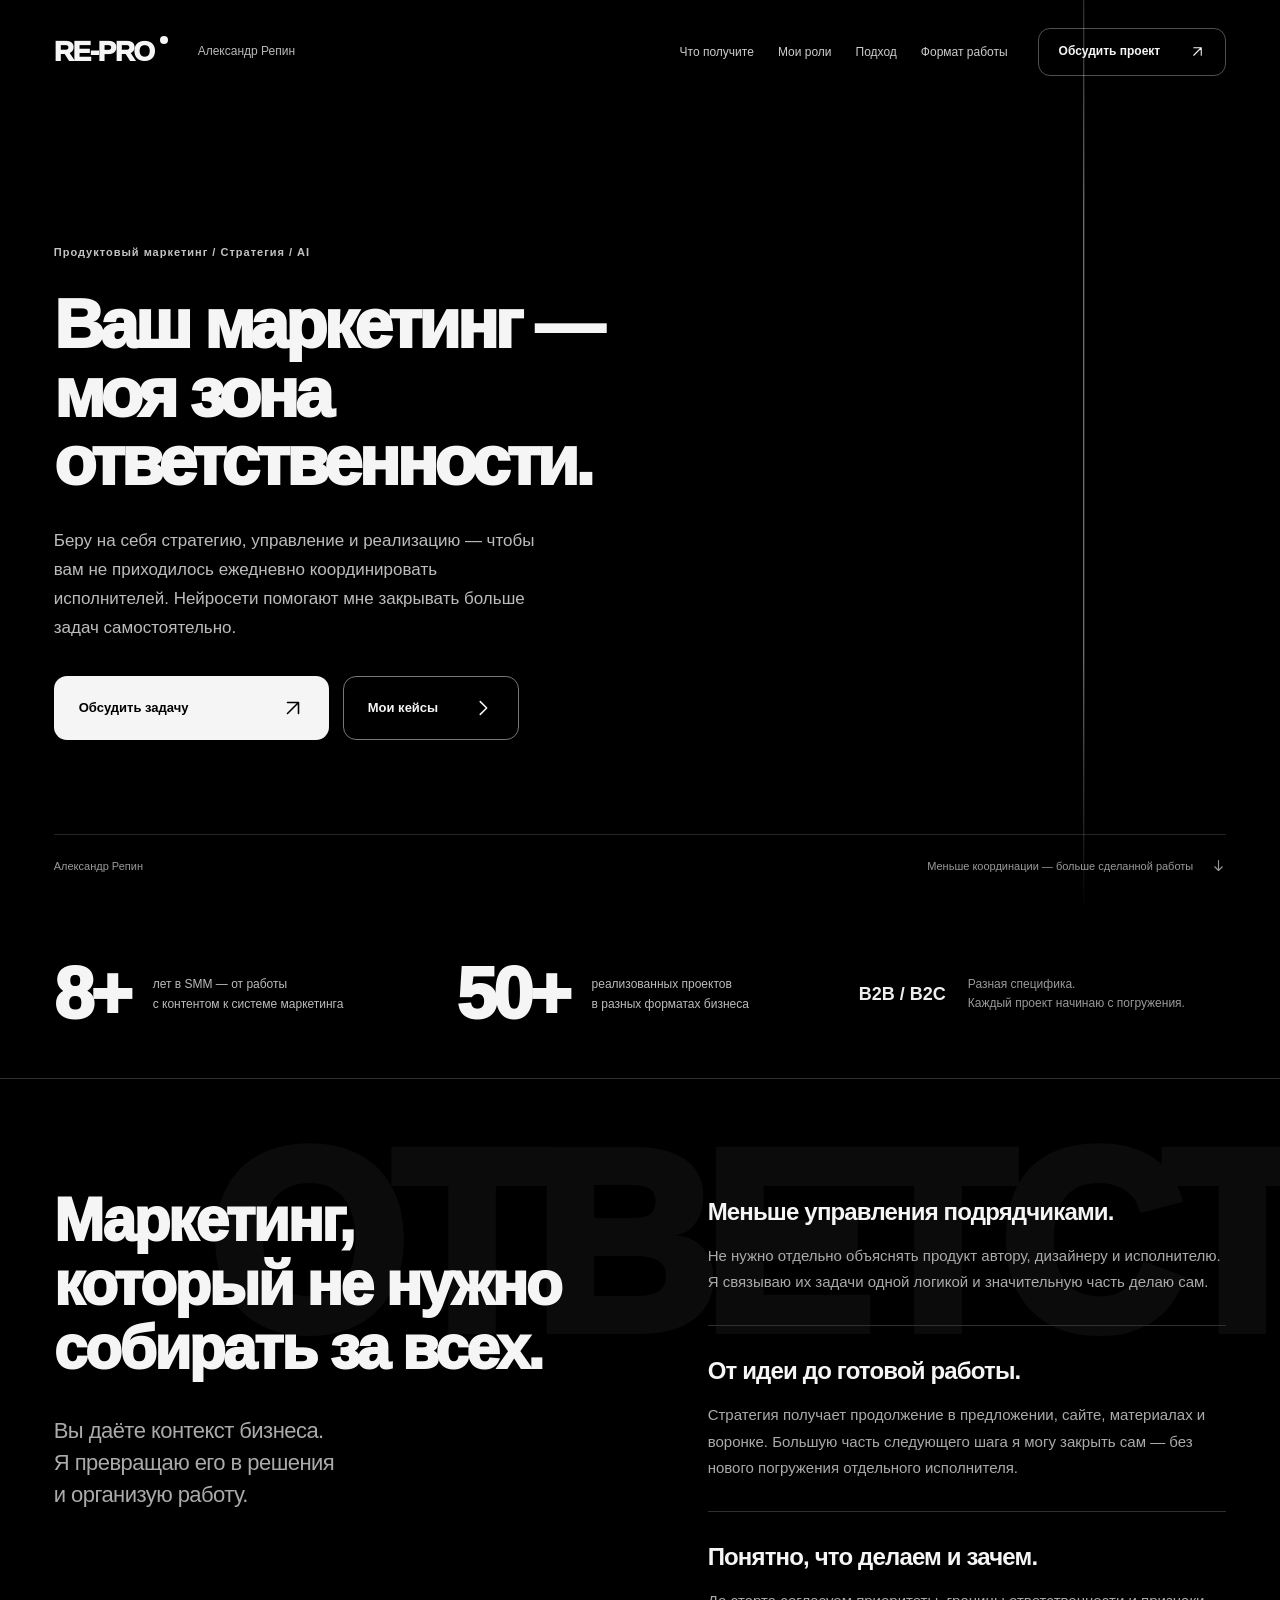
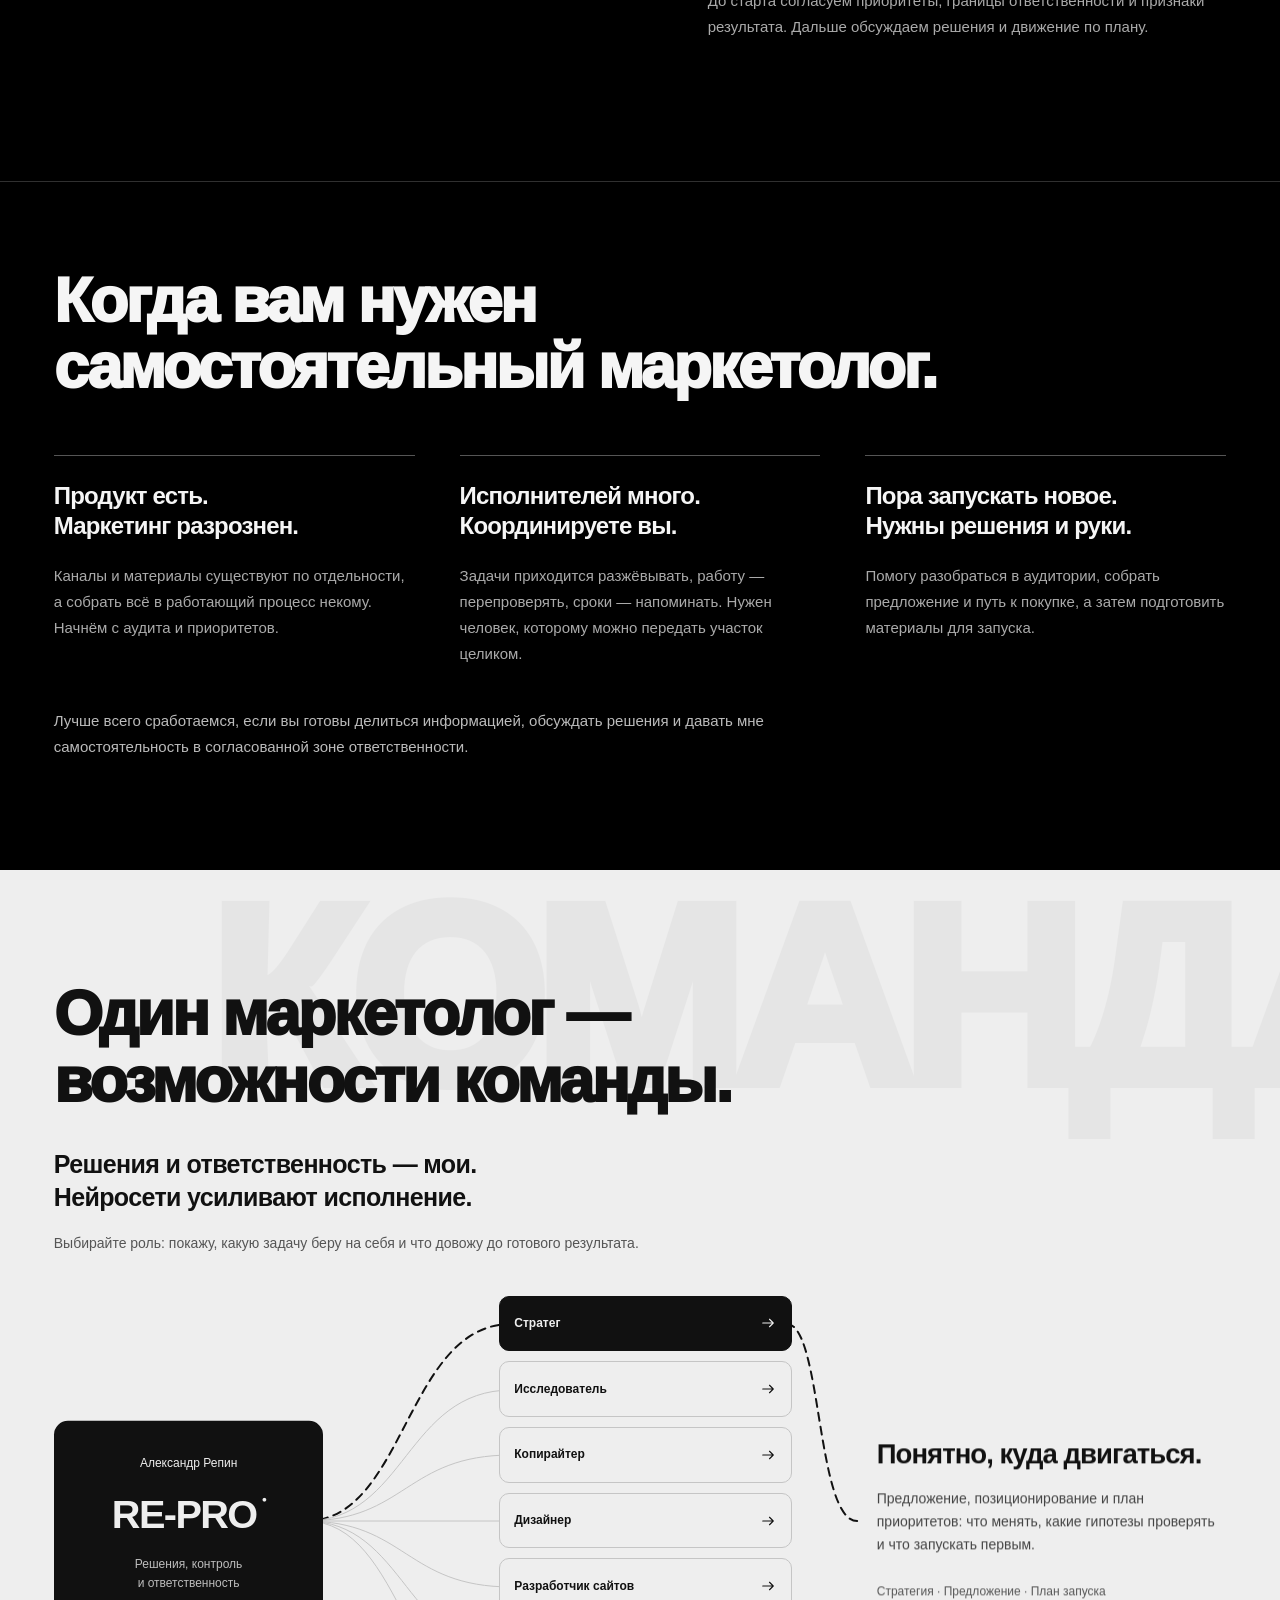
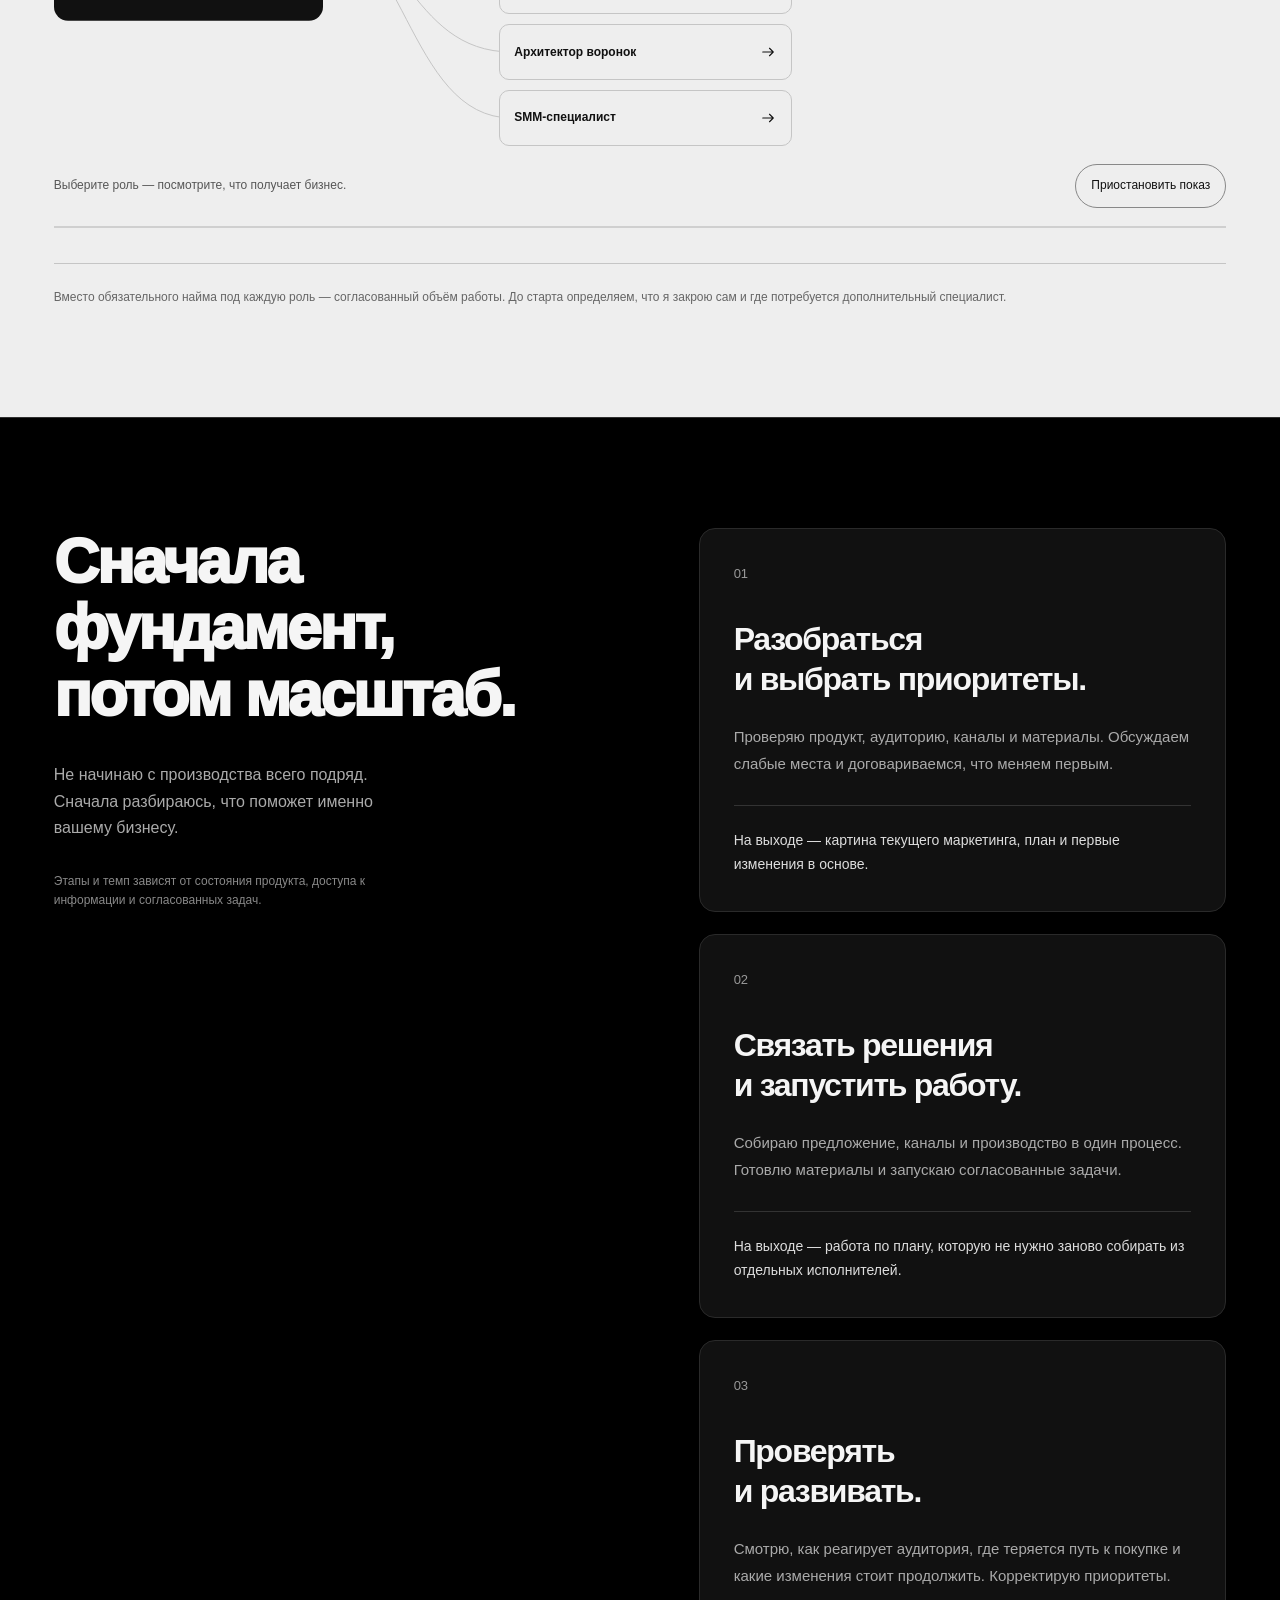
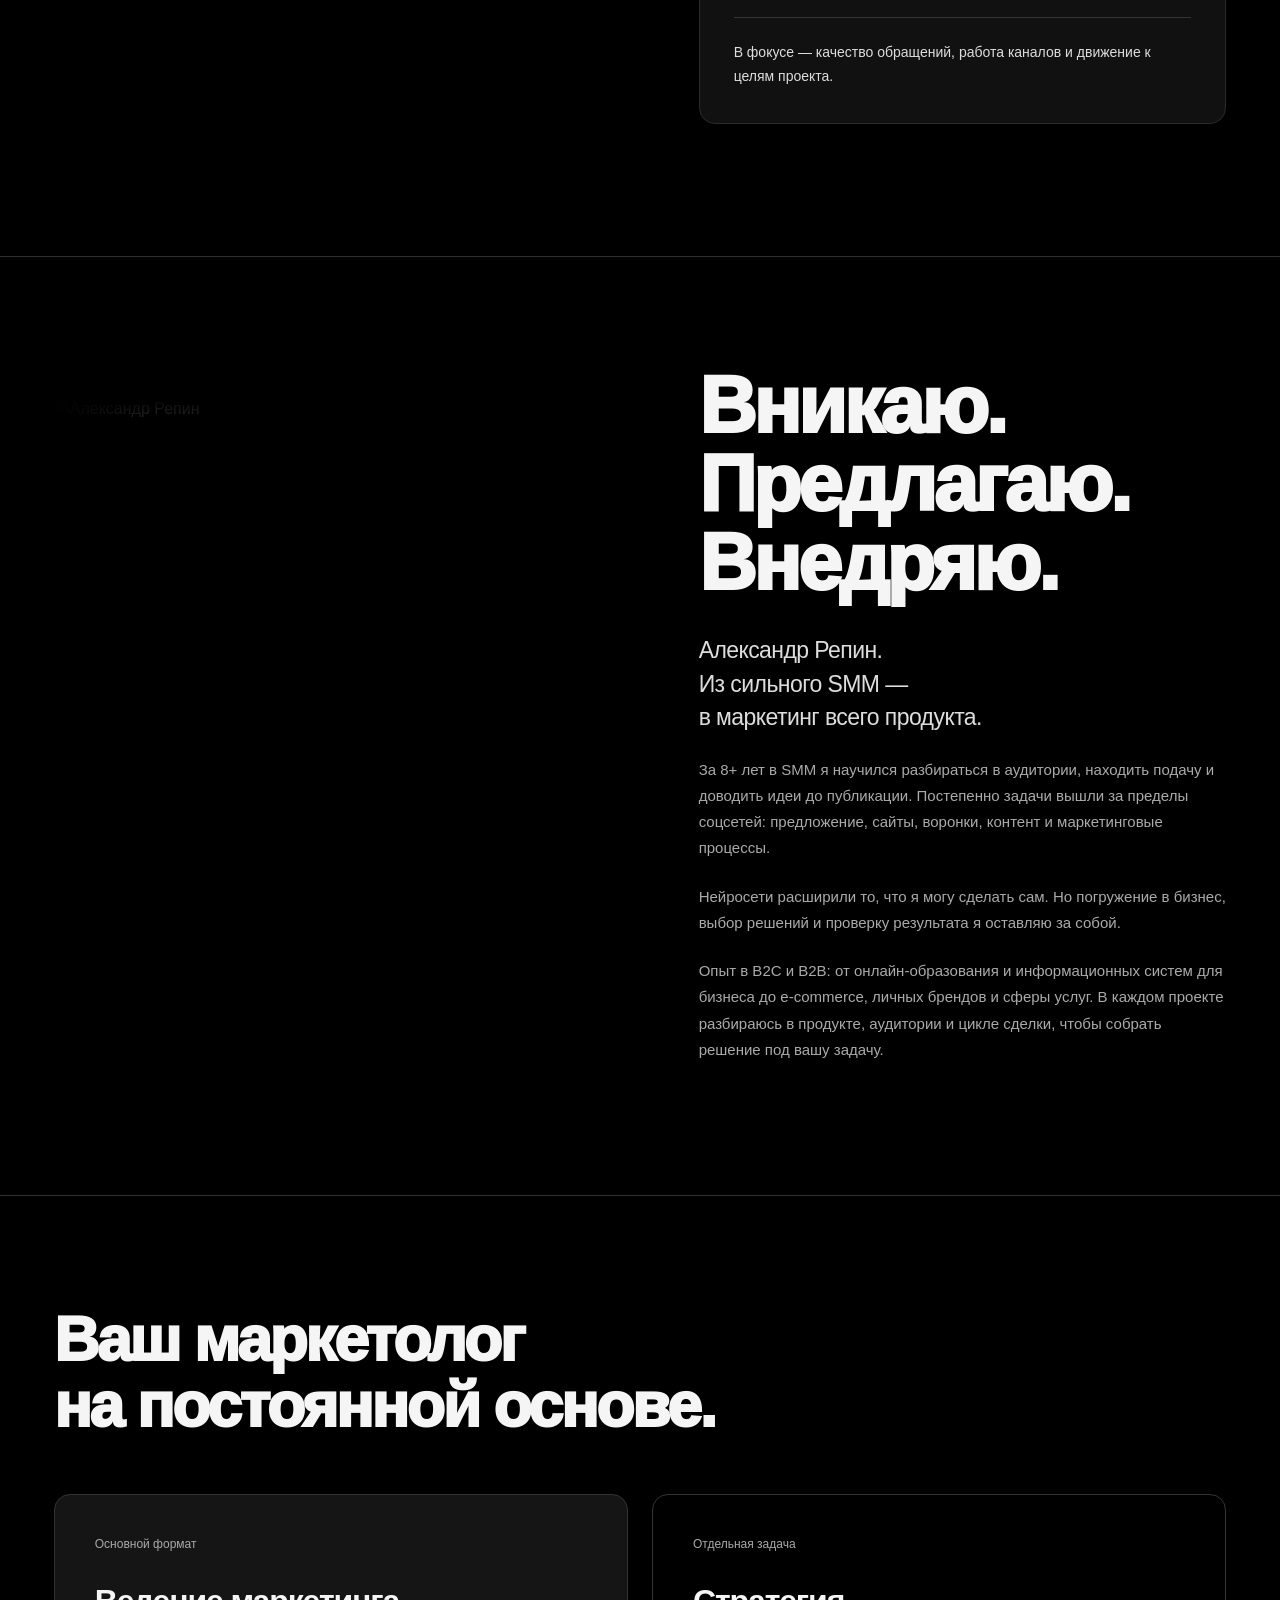
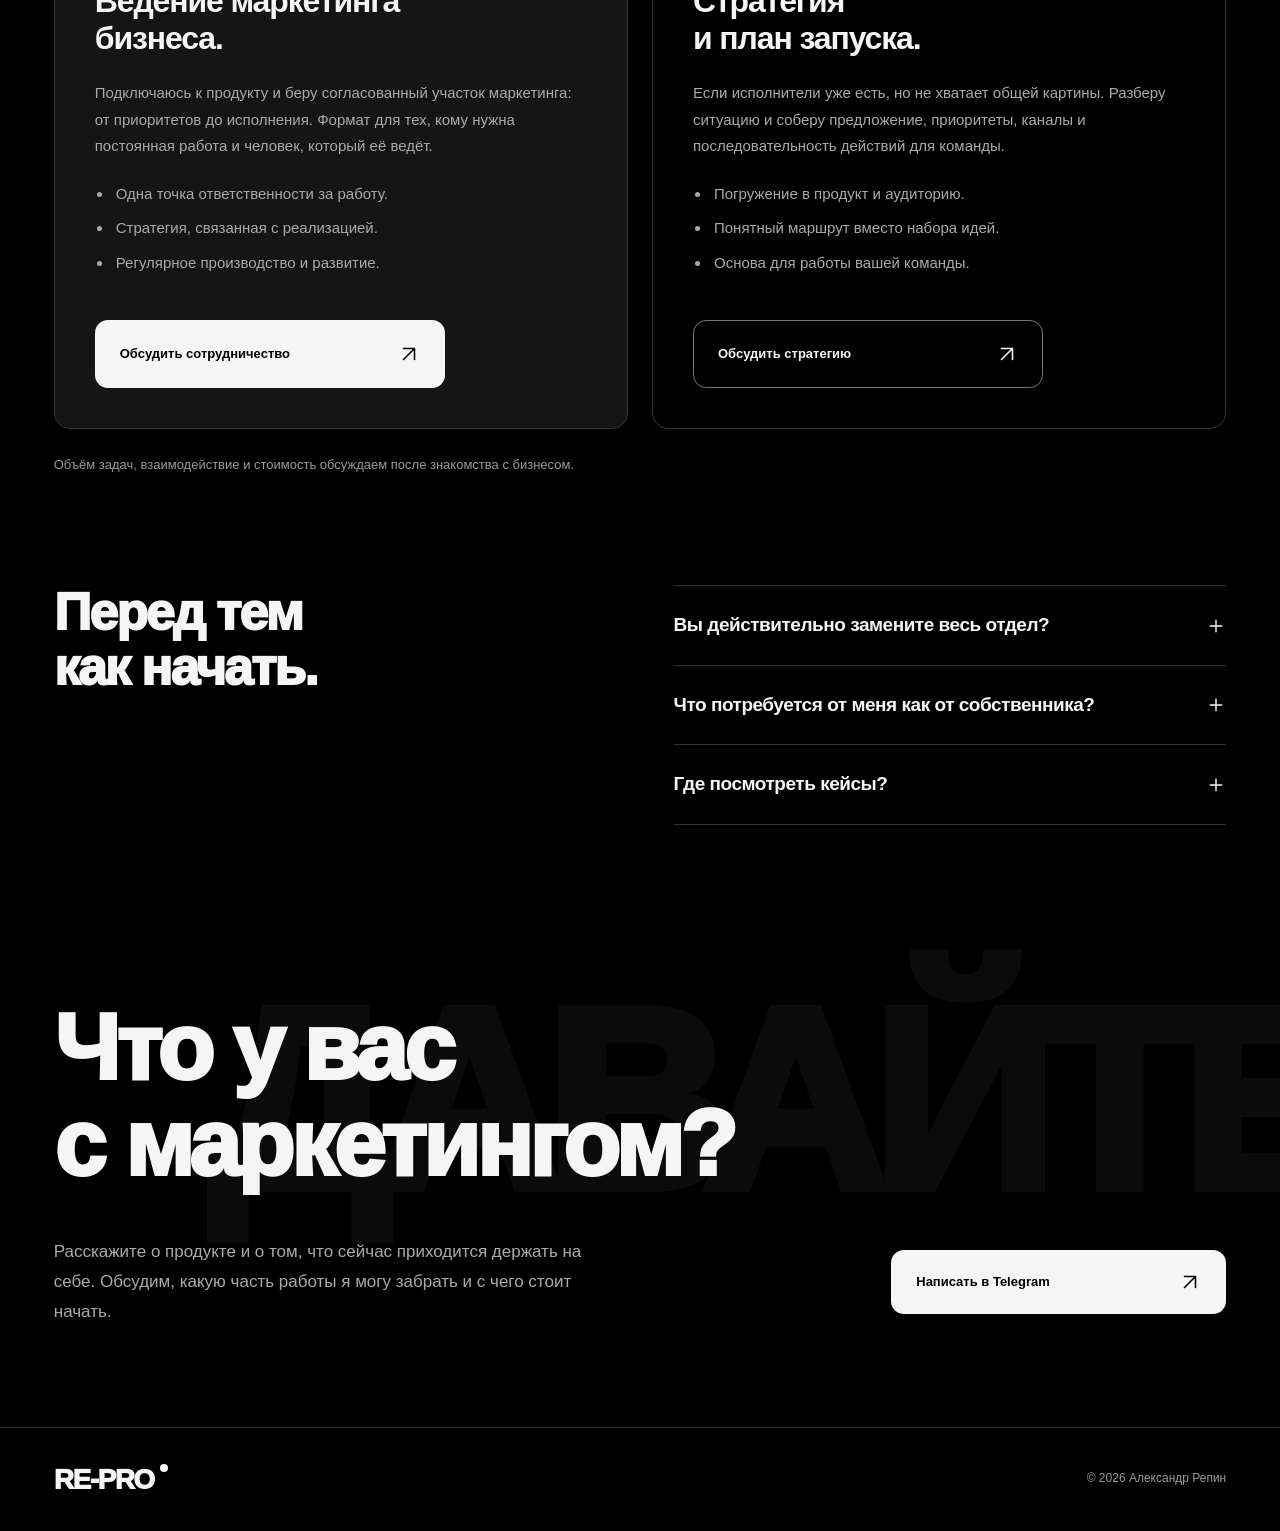
==== index.html @ 6cb6149a "Publish RE-PRO website" ====
<!doctype html>
<html lang="ru">
<head>
<meta charset="utf-8"><meta name="viewport" content="width=device-width,initial-scale=1">
<link rel="icon" type="image/svg+xml" href="assets/favicon.svg"><meta name="theme-color" content="#000000">
<title>Александр Репин — маркетинг под одной ответственностью</title>
<meta name="description" content="Самостоятельный маркетолог для бизнеса: стратегия, упаковка, воронки и реализация. Один ответственный за решения и работу нескольких ролей — с нейросетями.">
<link rel="preload" href="assets/fonts/Montserrat-Variable.ttf" as="font" type="font/ttf" crossorigin>
<link rel="stylesheet" href="site.css"><link rel="stylesheet" href="team-scene.css">
</head>
<body>
<a class="skip" href="#main">К содержанию</a>
<header class="site-header"><a class="logo" href="#main" aria-label="RE-PRO — в начало">RE-PRO</a><span class="author">Александр Репин</span><nav class="desktop-nav" aria-label="Разделы сайта"><a href="#outcome">Что получите</a><a href="#team">Мои роли</a><a href="#process">Подход</a><a href="#work">Формат работы</a></nav><a class="header-cta" href="https://t.me/repin_proo" target="_blank" rel="noopener noreferrer">Обсудить проект <svg viewBox="0 0 24 24" aria-hidden="true"><path d="M6 18 18 6M6 6h12v12"/></svg></a></header>
<main id="main">
<section class="hero" aria-labelledby="hero-title"><div class="hero-photo" aria-hidden="true"><img src="assets/hero.jpg" alt="" fetchpriority="high" width="1024" height="1280"></div><div class="hero-content"><p class="speciality">Продуктовый маркетинг / Стратегия / AI</p><h1 id="hero-title"><span>Ваш маркетинг —</span><span>моя зона</span><span>ответственности.</span></h1><p class="hero-description">Беру на себя стратегию, управление и реализацию — чтобы вам не приходилось ежедневно координировать исполнителей. Нейросети помогают мне закрывать больше задач самостоятельно.</p><div class="hero-actions"><a class="button button-light" href="https://t.me/repin_proo" target="_blank" rel="noopener noreferrer">Обсудить задачу <svg viewBox="0 0 24 24" aria-hidden="true"><path d="M6 18 18 6M6 6h12v12"/></svg></a><a class="button button-outline" href="cases/">Мои кейсы <svg viewBox="0 0 24 24" aria-hidden="true"><path d="m9 5 7 7-7 7"/></svg></a></div></div><div class="hero-bottom"><span>Александр Репин</span><a href="#outcome">Меньше координации — больше сделанной работы <svg viewBox="0 0 24 24" aria-hidden="true"><path d="M12 4v16m-6-6 6 6 6-6"/></svg></a></div></section>
<section class="experience wrap" aria-label="Опыт"><div class="experience-number"><strong><span data-count="8">8</span>+</strong><p>лет в SMM — от работы<br>с контентом к системе маркетинга</p></div><div class="experience-number"><strong><span data-count="50">50</span>+</strong><p>реализованных проектов<br>в разных форматах бизнеса</p></div><div class="experience-context"><p>B2B / B2C</p><span>Разная специфика.<br>Каждый проект начинаю с погружения.</span></div></section>
<section class="outcome wrap" id="outcome" aria-labelledby="outcome-title"><span class="ghost" aria-hidden="true">ОТВЕТСТВЕННОСТЬ</span><div class="outcome-heading"><h2 id="outcome-title">Маркетинг,<br>который не нужно<br>собирать за всех.</h2><p class="large-copy">Вы даёте контекст бизнеса.<br>Я превращаю его в решения<br>и организую работу.</p></div><div class="outcome-list"><article><h3>Меньше управления подрядчиками.</h3><p>Не нужно отдельно объяснять продукт автору, дизайнеру и исполнителю. Я связываю их задачи одной логикой и значительную часть делаю сам.</p></article><article><h3>От идеи до готовой работы.</h3><p>Стратегия получает продолжение в предложении, сайте, материалах и воронке. Большую часть следующего шага я могу закрыть сам — без нового погружения отдельного исполнителя.</p></article><article><h3>Понятно, что делаем и зачем.</h3><p>До старта согласуем приоритеты, границы ответственности и признаки результата. Дальше обсуждаем решения и движение по плану.</p></article></div></section>
<section class="fit wrap" aria-labelledby="fit-title"><h2 id="fit-title">Когда вам нужен<br>самостоятельный маркетолог.</h2><div class="fit-rows"><article><h3>Продукт есть.<br>Маркетинг разрознен.</h3><p>Каналы и материалы существуют по отдельности, а собрать всё в работающий процесс некому. Начнём с аудита и приоритетов.</p></article><article><h3>Исполнителей много.<br>Координируете вы.</h3><p>Задачи приходится разжёвывать, работу — перепроверять, сроки — напоминать. Нужен человек, которому можно передать участок целиком.</p></article><article><h3>Пора запускать новое.<br>Нужны решения и руки.</h3><p>Помогу разобраться в аудитории, собрать предложение и путь к покупке, а затем подготовить материалы для запуска.</p></article></div><p class="fit-note">Лучше всего сработаемся, если вы готовы делиться информацией, обсуждать решения и давать мне самостоятельность в согласованной зоне ответственности.</p></section>
<section class="team-section" id="team" aria-labelledby="team-title"><div class="wrap"><span class="ghost" aria-hidden="true">КОМАНДА</span><h2 id="team-title">Один маркетолог —<br>возможности команды.</h2><p class="team-thesis">Решения и ответственность — мои.<br>Нейросети усиливают исполнение.</p><p class="team-intro">Выбирайте роль: покажу, какую задачу беру на себя и что довожу до готового результата.</p>
<div class="team-scene" data-team-scene>
  <div class="team-canvas">
    <svg class="team-lines" viewBox="0 0 1000 450" preserveAspectRatio="none" aria-hidden="true">
      <path class="team-feeder" d="M90 225H215"/>
      <path data-team-line="strategy" d="M215 225C300 225 300 28 390 28"/>
      <path data-team-line="research" d="M215 225C300 225 300 94 390 94"/>
      <path data-team-line="copy" d="M215 225C300 225 300 159 390 159"/>
      <path data-team-line="design" d="M215 225H390"/>
      <path data-team-line="web" d="M215 225C300 225 300 291 390 291"/>
      <path data-team-line="funnel" d="M215 225C300 225 300 356 390 356"/>
      <path data-team-line="smm" d="M215 225C300 225 300 422 390 422"/>
      <path class="team-result-link" data-team-result-link d="M625 32C655 32 650 225 685 225"/>
    </svg>
    <div class="team-owner"><span class="team-owner-name">Александр Репин</span><strong>RE-PRO<span aria-hidden="true">●</span></strong><p>Решения, контроль<br>и ответственность</p><span class="team-owner-feed" aria-hidden="true"></span></div>
    <div class="team-roles" role="tablist" aria-orientation="vertical" aria-label="Роли, которые я беру на себя. Выберите роль, чтобы увидеть результат работы">
      <button type="button" class="team-role" role="tab" id="team-tab-strategy" data-team-role="strategy" aria-controls="team-result-strategy" aria-selected="true" tabindex="0"><span>Стратег</span><svg viewBox="0 0 24 24" aria-hidden="true"><path d="M5 12h14m-5-5 5 5-5 5"/></svg></button>
      <button type="button" class="team-role" role="tab" id="team-tab-research" data-team-role="research" aria-controls="team-result-research" aria-selected="false" tabindex="-1"><span>Исследователь</span><svg viewBox="0 0 24 24" aria-hidden="true"><path d="M5 12h14m-5-5 5 5-5 5"/></svg></button>
      <button type="button" class="team-role" role="tab" id="team-tab-copy" data-team-role="copy" aria-controls="team-result-copy" aria-selected="false" tabindex="-1"><span>Копирайтер</span><svg viewBox="0 0 24 24" aria-hidden="true"><path d="M5 12h14m-5-5 5 5-5 5"/></svg></button>
      <button type="button" class="team-role" role="tab" id="team-tab-design" data-team-role="design" aria-controls="team-result-design" aria-selected="false" tabindex="-1"><span>Дизайнер</span><svg viewBox="0 0 24 24" aria-hidden="true"><path d="M5 12h14m-5-5 5 5-5 5"/></svg></button>
      <button type="button" class="team-role" role="tab" id="team-tab-web" data-team-role="web" aria-controls="team-result-web" aria-selected="false" tabindex="-1"><span>Разработчик сайтов</span><svg viewBox="0 0 24 24" aria-hidden="true"><path d="M5 12h14m-5-5 5 5-5 5"/></svg></button>
      <button type="button" class="team-role" role="tab" id="team-tab-funnel" data-team-role="funnel" aria-controls="team-result-funnel" aria-selected="false" tabindex="-1"><span>Архитектор воронок</span><svg viewBox="0 0 24 24" aria-hidden="true"><path d="M5 12h14m-5-5 5 5-5 5"/></svg></button>
      <button type="button" class="team-role" role="tab" id="team-tab-smm" data-team-role="smm" aria-controls="team-result-smm" aria-selected="false" tabindex="-1"><span>SMM-специалист</span><svg viewBox="0 0 24 24" aria-hidden="true"><path d="M5 12h14m-5-5 5 5-5 5"/></svg></button>
    </div>
  <div class="team-results">
    <article class="team-output" role="tabpanel" aria-labelledby="team-tab-strategy" id="team-result-strategy" data-team-result="strategy"><h3>Понятно, куда двигаться.</h3><p>Предложение, позиционирование и план приоритетов: что менять, какие гипотезы проверять и что запускать первым.</p><span>Стратегия · Предложение · План запуска</span></article>
    <article class="team-output" role="tabpanel" aria-labelledby="team-tab-research" id="team-result-research" data-team-result="research"><h3>Есть основания для решений.</h3><p>Разбираюсь в рынке, конкурентах и покупателях. Находим вопросы, барьеры и аргументы, которые важны вашей аудитории.</p><span>Рынок · Аудитория · Конкуренты</span></article>
    <article class="team-output" role="tabpanel" aria-labelledby="team-tab-copy" id="team-result-copy" data-team-result="copy"><h3>Продукт становится понятнее.</h3><p>Объясняю ценность продукта в текстах для сайта, экспертных и SEO-статьях, письмах и публикациях. Сохраняю голос бренда в каждом формате.</p><span>Сайт · Статьи · Email · Соцсети</span></article>
    <article class="team-output" role="tabpanel" aria-labelledby="team-tab-design" id="team-result-design" data-team-result="design"><h3>У бренда единый визуальный язык.</h3><p>Создаю баннеры, обложки, презентации и визуальные материалы, которые поддерживают предложение и узнаются в разных каналах.</p><span>Баннеры · Обложки · Презентации</span></article>
    <article class="team-output" role="tabpanel" aria-labelledby="team-tab-web" id="team-result-web" data-team-result="web"><h3>У предложения есть точка входа.</h3><p>Собираю посадочные страницы и дорабатываю сайт под задачу: структура, смысл, визуал и понятное действие для посетителя.</p><span>Сайт · Лендинг · Доработки</span></article>
    <article class="team-output" role="tabpanel" aria-labelledby="team-tab-funnel" id="team-result-funnel" data-team-result="funnel"><h3>Каналы работают в одной логике.</h3><p>Связываю страницы, контент и письма в путь клиента: от первого знакомства до обращения. Продумываю следующий шаг на каждом этапе.</p><span>Путь клиента · Сценарии · Письма</span></article>
    <article class="team-output" role="tabpanel" aria-labelledby="team-tab-smm" id="team-result-smm" data-team-result="smm"><h3>Соцсети поддерживают продукт.</h3><p>От контент-плана и ТЗ на съёмку до видео, монтажа и озвучки. Связываю контент с предложением и общей логикой маркетинга.</p><span>Контент · Видео · Монтаж · Озвучка</span></article>
  </div>
  </div>
  <div class="team-controls"><p>Выберите роль — посмотрите, что получает бизнес.</p><button type="button" class="team-play" data-team-play aria-pressed="false">Приостановить показ</button></div>
  
  <div class="team-progress" aria-hidden="true"><span></span></div>
  <p class="team-sr" data-team-status aria-live="polite" aria-atomic="true"></p>
</div>

<p class="team-footnote">Вместо обязательного найма под каждую роль — согласованный объём работы. До старта определяем, что я закрою сам и где потребуется дополнительный специалист.</p></div></section>

<section class="process wrap" id="process" aria-labelledby="process-title"><div class="process-sticky"><h2 id="process-title">Сначала<br>фундамент,<br>потом масштаб.</h2><p>Не начинаю с производства всего подряд. Сначала разбираюсь, что поможет именно вашему бизнесу.</p><p class="small-copy">Этапы и темп зависят от состояния продукта, доступа к информации и согласованных задач.</p></div><div class="stage-list"><article class="stage"><span class="stage-number" aria-hidden="true">01</span><h3>Разобраться<br>и выбрать приоритеты.</h3><p>Проверяю продукт, аудиторию, каналы и материалы. Обсуждаем слабые места и договариваемся, что меняем первым.</p><p class="stage-result">На выходе — картина текущего маркетинга, план и первые изменения в основе.</p></article><article class="stage"><span class="stage-number" aria-hidden="true">02</span><h3>Связать решения<br>и запустить работу.</h3><p>Собираю предложение, каналы и производство в один процесс. Готовлю материалы и запускаю согласованные задачи.</p><p class="stage-result">На выходе — работа по плану, которую не нужно заново собирать из отдельных исполнителей.</p></article><article class="stage"><span class="stage-number" aria-hidden="true">03</span><h3>Проверять<br>и развивать.</h3><p>Смотрю, как реагирует аудитория, где теряется путь к покупке и какие изменения стоит продолжить. Корректирую приоритеты.</p><p class="stage-result">В фокусе — качество обращений, работа каналов и движение к целям проекта.</p></article></div></section>
<section class="about wrap" aria-labelledby="about-title"><div class="portrait"><img src="assets/portrait.jpg" alt="Александр Репин" width="1093" height="1280" loading="lazy"></div><div><h2 id="about-title">Вникаю.<br>Предлагаю.<br>Внедряю.</h2><p class="large-copy">Александр Репин.<br>Из сильного SMM —<br>в маркетинг всего продукта.</p><p>За 8+ лет в SMM я научился разбираться в аудитории, находить подачу и доводить идеи до публикации. Постепенно задачи вышли за пределы соцсетей: предложение, сайты, воронки, контент и маркетинговые процессы.</p><p>Нейросети расширили то, что я могу сделать сам. Но погружение в бизнес, выбор решений и проверку результата я оставляю за собой.</p><p>Опыт в B2C и B2B: от онлайн-образования и информационных систем для бизнеса до e-commerce, личных брендов и сферы услуг. В каждом проекте разбираюсь в продукте, аудитории и цикле сделки, чтобы собрать решение под вашу задачу.</p></div></section>
<section class="work wrap" id="work" aria-labelledby="work-title"><h2 id="work-title">Ваш маркетолог<br>на постоянной основе.</h2><div class="work-grid"><article class="work-card work-primary"><span class="work-tag">Основной формат</span><h3>Ведение маркетинга бизнеса.</h3><p>Подключаюсь к продукту и беру согласованный участок маркетинга: от приоритетов до исполнения. Формат для тех, кому нужна постоянная работа и человек, который её ведёт.</p><ul><li>Одна точка ответственности за работу.</li><li>Стратегия, связанная с реализацией.</li><li>Регулярное производство и развитие.</li></ul><a class="button button-light" href="https://t.me/repin_proo" target="_blank" rel="noopener noreferrer">Обсудить сотрудничество <svg viewBox="0 0 24 24" aria-hidden="true"><path d="M6 18 18 6M6 6h12v12"/></svg></a></article><article class="work-card"><span class="work-tag">Отдельная задача</span><h3>Стратегия<br>и план запуска.</h3><p>Если исполнители уже есть, но не хватает общей картины. Разберу ситуацию и соберу предложение, приоритеты, каналы и последовательность действий для команды.</p><ul><li>Погружение в продукт и аудиторию.</li><li>Понятный маршрут вместо набора идей.</li><li>Основа для работы вашей команды.</li></ul><a class="button button-outline" href="https://t.me/repin_proo" target="_blank" rel="noopener noreferrer">Обсудить стратегию <svg viewBox="0 0 24 24" aria-hidden="true"><path d="M6 18 18 6M6 6h12v12"/></svg></a></article></div><p class="work-note">Объём задач, взаимодействие и стоимость обсуждаем после знакомства с бизнесом.</p></section>
<section class="questions wrap" aria-labelledby="questions-title"><h2 id="questions-title">Перед тем<br>как начать.</h2><div class="services"><details name="questions"><summary>Вы действительно замените весь отдел? <svg viewBox="0 0 24 24" aria-hidden="true"><path d="M5 12h14M12 5v14"/></svg></summary><div><p>Я совмещаю несколько ролей и сам выполняю большой объём работы. Это снижает потребность собирать отдельных исполнителей под каждую задачу. Но состав работы и необходимый ресурс зависят от проекта — договариваемся о них до старта.</p></div></details><details name="questions"><summary>Что потребуется от меня как от собственника? <svg viewBox="0 0 24 24" aria-hidden="true"><path d="M5 12h14M12 5v14"/></svg></summary><div><p>Контекст бизнеса, доступ к нужной информации и решения там, где без вас не обойтись. На старте согласуем приоритеты, порядок общения и границы самостоятельности. Ежедневно ставить мне каждую мелкую задачу не нужно.</p></div></details><details name="questions"><summary>Где посмотреть кейсы? <svg viewBox="0 0 24 24" aria-hidden="true"><path d="M5 12h14M12 5v14"/></svg></summary><div><p>Раздел готовлю к публикации. Пока можно написать мне: обсудим вашу задачу и релевантный опыт, а также то, какие материалы я могу показать. <a href="cases/">Перейти в раздел кейсов</a>.</p></div></details></div></section>
<section class="contact wrap" id="contact" aria-labelledby="contact-title"><span class="ghost" aria-hidden="true">ДАВАЙТЕ ОБСУДИМ</span><h2 id="contact-title">Что у вас<br>с маркетингом?</h2><div class="contact-bottom"><p>Расскажите о продукте и о том, что сейчас приходится держать на себе. Обсудим, какую часть работы я могу забрать и с чего стоит начать.</p><a class="button button-light" href="https://t.me/repin_proo" target="_blank" rel="noopener noreferrer">Написать в Telegram <svg viewBox="0 0 24 24" aria-hidden="true"><path d="M6 18 18 6M6 6h12v12"/></svg></a></div></section>
</main>
<footer class="wrap"><a class="logo" href="#main">RE-PRO</a><span>© 2026 Александр Репин</span></footer>
<button class="to-top" type="button" aria-label="Наверх" hidden><svg viewBox="0 0 24 24" aria-hidden="true"><path d="M12 20V4m-6 6 6-6 6 6"/></svg></button>
<script src="site.js"></script><script src="team-scene.js"></script>
</body></html>
---- site.css ----
@font-face{font-family:Montserrat;src:url('assets/fonts/Montserrat-Variable.ttf') format('truetype');font-weight:100 900;font-display:swap}
:root{color-scheme:dark;--bg:#000;--paper:#f5f5f5;--muted:#aaa;--line:#303030;--display:'Arial Black',Arial,sans-serif;--body:Montserrat,Arial,sans-serif}
*{box-sizing:border-box}html{scroll-behavior:smooth;scroll-padding-top:100px}body{margin:0;background:var(--bg);color:var(--paper);font:400 16px/1.65 var(--body);-webkit-font-smoothing:antialiased}a{color:inherit;text-decoration:none}button{font:inherit;color:inherit}button,a{-webkit-tap-highlight-color:transparent}svg{width:22px;height:22px;fill:none;stroke:currentColor;stroke-width:1.7;stroke-linecap:round;stroke-linejoin:round;flex-shrink:0}a:focus-visible,button:focus-visible,summary:focus-visible{outline:2px solid currentColor;outline-offset:6px}::selection{background:#ddd;color:#000}::-webkit-scrollbar{width:9px}::-webkit-scrollbar-track{background:#090909}::-webkit-scrollbar-thumb{background:#555;border:2px solid #090909;border-radius:8px}a:not(.button):not(.logo){text-underline-offset:5px}p{margin:0 0 22px}h1,h2,h3{margin:0;font-weight:800;line-height:1.06}h1,h2{font-family:var(--display);font-weight:950;letter-spacing:-.04em}h2{font-size:clamp(42px,4.9vw,72px);max-width:1100px}h3{font-size:25px;letter-spacing:-.035em;line-height:1.25}img{display:block;max-width:100%}.wrap{max-width:1600px;margin:0 auto;padding:110px 4.2vw}.skip{position:fixed;z-index:99;left:20px;top:-100px;background:#fff;color:#000;padding:12px 18px}.skip:focus-visible{top:15px}.logo{font-family:var(--display);font-weight:950;font-size:28px;letter-spacing:-1.5px;position:relative;padding-right:14px;white-space:nowrap;line-height:1.2}.logo:after{content:'';width:8px;height:8px;border-radius:50%;background:currentColor;position:absolute;right:0;top:1px}.site-header{position:absolute;z-index:9;inset:0 0 auto;display:flex;align-items:center;gap:30px;padding:28px 4.2vw;min-height:96px}.author{font-size:12px;color:#b9b9b9;white-space:nowrap}.desktop-nav{display:flex;gap:24px;margin-left:auto;font-size:11px;color:#ccc;line-height:1.4}.desktop-nav a:hover{color:#fff}.header-cta{display:flex;gap:30px;align-items:center;padding:13px 20px;border:1px solid #ffffff50;border-radius:12px;font-size:12px;font-weight:700;white-space:nowrap;transition:background .2s}.header-cta:hover{background:#ffffff20}.header-cta svg{width:15px;height:15px}.hero{position:relative;min-height:max(900px,100svh);overflow:clip;isolation:isolate}.hero-photo{position:absolute;inset:0;z-index:-1;animation:photo-reveal 2.8s cubic-bezier(.16,1,.3,1) both}.hero-photo img{position:absolute;right:-6%;top:0;width:68%;height:100%;max-width:none;object-fit:cover;object-position:50% 38%;filter:grayscale(1) brightness(.72) contrast(1.15);mask-image:linear-gradient(90deg,transparent,#000 22%);animation:portrait-drift 4.8s cubic-bezier(.16,1,.3,1) both}.hero-photo:after{content:'';position:absolute;inset:0;background:linear-gradient(90deg,#000 16%,#000e 31%,#0008 48%,transparent 70%),linear-gradient(0deg,#000 0%,transparent 28%,transparent 76%,#0009 100%)}.hero-content{padding-top:clamp(225px,27vh,310px);padding-bottom:170px;margin:0 4.2vw;max-width:1000px}.speciality{font-size:11px;letter-spacing:1px;color:#c4c4c4;font-weight:650;margin-bottom:29px}.hero h1{font-size:clamp(48px,5.4vw,88px);line-height:.99;letter-spacing:-.055em;margin-bottom:32px}.hero h1 span{display:block;white-space:nowrap;animation:hero-line 1.5s cubic-bezier(.16,1,.3,1) both}.hero h1 span:nth-child(2){animation-delay:.15s}.hero h1 span:nth-child(3){animation-delay:.3s}.hero-description{max-width:500px;color:#bcbcbc;font-size:17px;line-height:1.7;animation:copy-in 1.5s ease-out .35s both}.hero-actions{display:flex;align-items:center;gap:14px;margin-top:33px;animation:copy-in 1.5s ease-out .5s both}.button{display:inline-flex;align-items:center;justify-content:space-between;gap:30px;min-height:64px;border:1px solid transparent;padding:20px 24px;border-radius:13px;font-size:13px;font-weight:750;line-height:1.4;transition:background .2s,transform .2s;max-width:100%}.button:hover{transform:translateY(-2px)}.button-light{background:var(--paper);color:#000}.button-light:hover{background:#d7d7d7}.button-outline{border-color:#777;background:transparent}.button-outline:hover{background:#ffffff10}.hero-actions .button-light{min-width:275px}.hero-actions .button-outline{min-width:176px}.hero-bottom{position:absolute;bottom:35px;left:4.2vw;right:4.2vw;border-top:1px solid #ffffff25;padding-top:22px;display:flex;justify-content:space-between;align-items:center;gap:20px;font-size:11px;color:#999}.hero-bottom a{display:flex;align-items:center;gap:18px}.hero-bottom svg{width:15px;height:15px}.experience{display:grid;grid-template-columns:1fr 1fr 1fr;gap:35px;padding-top:48px;padding-bottom:48px;border-bottom:1px solid var(--line)}.experience-number{display:flex;gap:24px;align-items:center}.experience strong{font-family:var(--display);font-weight:950;letter-spacing:-.05em;font-size:72px;line-height:1;white-space:nowrap;font-variant-numeric:tabular-nums}.experience p{font-size:12px;color:#bbb;margin:0;line-height:1.7}.experience-context{justify-self:end}.experience-context>p{font-size:20px;font-weight:650;color:#eee;line-height:1.45;margin-bottom:8px}.experience-context>span{font-size:11px;line-height:1.6;color:#999;display:block}.outcome{position:relative;isolation:isolate;display:grid;grid-template-columns:1.08fr 1fr;gap:8%;overflow:clip}.ghost{position:absolute;top:35px;left:16%;z-index:-1;white-space:nowrap;font:950 clamp(140px,20vw,300px)/1 var(--display);letter-spacing:-.06em;color:currentColor;opacity:.045;pointer-events:none;user-select:none;transform:translateY(var(--ghost-y,0px))}.outcome h2{font-size:clamp(40px,4.7vw,69px)}.large-copy{font-size:25px;line-height:1.45;letter-spacing:-.025em}.outcome .large-copy{margin:35px 0 0;color:#aaa;font-size:22px}.outcome-list article{padding:30px 0;border-top:1px solid var(--line)}.outcome-list article:first-child{padding-top:8px;border-top:0}.outcome-list h3{font-size:24px;margin-bottom:16px}.outcome-list p{color:#aaa;font-size:15px;line-height:1.75;max-width:540px;margin:0}.fit{padding-top:85px;border-top:1px solid var(--line)}.fit h2{margin-bottom:55px}.fit-rows{display:grid;grid-template-columns:repeat(3,minmax(0,1fr));gap:45px}.fit-rows article{border-top:1px solid #555;padding-top:25px}.fit-rows h3{font-size:24px;margin-bottom:22px}.fit-rows p{font-size:15px;color:#aaa;line-height:1.75;margin:0}.fit-note{color:#bbb;font-size:15px;line-height:1.75;max-width:800px;margin:40px 0 0}.team-section{background:#eee;color:#111;overflow:clip;position:relative;isolation:isolate;color-scheme:light}.team-section .wrap{position:relative;isolation:isolate}.team-section .ghost{opacity:.035}.team-section h2{font-size:clamp(40px,4.9vw,72px);max-width:1180px}.team-thesis{font-family:var(--display);font-weight:900;font-size:25px;line-height:1.3;letter-spacing:-.025em;margin:35px 0 18px}.team-intro{max-width:660px;color:#555;font-size:14px;line-height:1.75;margin:0 0 40px}.team-footnote{border-top:1px solid #c5c5c5;padding-top:23px;margin:35px 0 0;font-size:12px;color:#666;line-height:1.7}.scope h2{margin-bottom:55px}.scope-layout{display:grid;grid-template-columns:1fr 1.1fr;gap:10%}.scope-layout>.large-copy{color:#aaa;font-size:27px}.services details{border-top:1px solid #333}.services details:last-child{border-bottom:1px solid #333}.services summary{list-style:none;display:flex;align-items:center;justify-content:space-between;gap:20px;cursor:pointer;font-size:19px;font-weight:700;letter-spacing:-.025em;padding:25px 0;line-height:1.5}.services summary::-webkit-details-marker{display:none}.services summary svg{width:20px;height:20px;transition:transform .25s}.services details[open] summary svg{transform:rotate(45deg)}.services details>div{padding:0 24px 25px 0}.services p{font-size:15px;line-height:1.75;color:#aaa}.services p:last-child{margin-bottom:0}.services .detail-result{font-weight:600;color:#ddd}.services p a{text-decoration:underline}.process{display:grid;grid-template-columns:1fr 1fr;gap:10%;align-items:start;border-top:1px solid var(--line)}.process-sticky{position:sticky;top:65px}.process h2{font-size:clamp(40px,4.9vw,70px);margin-bottom:35px}.process-sticky>p{max-width:365px;font-size:16px;color:#aaa}.process-sticky>.small-copy{font-size:12px;color:#888;margin-top:30px}.stage{padding:34px;border:1px solid #2a2a2a;border-radius:16px;background:#111;margin-bottom:22px}.stage-number{font-size:13px;color:#999;display:block;margin-bottom:35px}.stage h3{font-size:32px;letter-spacing:-.04em;margin-bottom:25px}.stage>p{font-size:15px;color:#aaa;line-height:1.75}.stage .stage-result{font-size:14px;border-top:1px solid #333;padding-top:22px;margin:28px 0 0;color:#ddd}.about{display:grid;grid-template-columns:1fr 1fr;gap:10%;align-items:center;border-top:1px solid var(--line)}.portrait{position:relative;aspect-ratio:4/5}.portrait img{width:100%;height:100%;object-fit:cover;filter:grayscale(1);mask-image:linear-gradient(90deg,transparent,#000 18%,#000 78%,transparent)}.portrait:after{content:'';position:absolute;inset:0;background:linear-gradient(0deg,#000,transparent 25%,transparent 78%,#000);pointer-events:none}.about h2{font-size:clamp(48px,6.2vw,92px);line-height:.99;margin-bottom:32px}.about .large-copy{font-size:23px;color:#ddd}.about p:not(.large-copy){font-size:15px;color:#aaa;line-height:1.75}.work{border-top:1px solid var(--line)}.work h2{margin-bottom:55px}.work-grid{display:grid;grid-template-columns:1fr 1fr;gap:24px}.work-card{border:1px solid #333;border-radius:16px;padding:40px;display:flex;flex-direction:column;align-items:flex-start;min-width:0}.work-primary{background:#151515}.work-tag{font-size:11px;color:#aaa}.work-card h3{font-size:32px;line-height:1.15;letter-spacing:-.035em;margin:28px 0 24px;min-height:2.3em;max-width:430px}.work-card p,.work-card li{font-size:15px;color:#aaa;line-height:1.75}.work-card ul{padding-left:18px;margin:0 0 36px}.work-card li{padding-left:3px;margin-bottom:8px}.work-card .button{margin-top:auto;width:100%;max-width:350px;min-height:68px}.work-note{font-size:13px;color:#999;margin:25px 0 0}.questions{padding-top:0;display:grid;grid-template-columns:1fr 1.1fr;gap:10%}.questions h2{font-size:52px}.contact{position:relative;isolation:isolate;overflow:clip;padding-top:65px;padding-bottom:100px}.contact h2{font-size:clamp(56px,7.3vw,112px);line-height:1.03;white-space:nowrap;margin-bottom:45px}.contact-bottom{display:flex;justify-content:space-between;align-items:center;gap:60px}.contact-bottom p{font-size:17px;line-height:1.75;color:#aaa;max-width:550px;margin:0}.contact-bottom .button{min-width:335px}footer.wrap{display:flex;align-items:center;justify-content:space-between;gap:25px;padding-top:35px;padding-bottom:35px;border-top:1px solid var(--line);font-size:11px;color:#999}footer .logo{color:var(--paper)}.to-top{position:fixed;right:24px;bottom:24px;z-index:8;width:44px;height:44px;border-radius:50%;display:grid;place-items:center;background:#111d;border:1px solid #777;color:#ddd;cursor:pointer;opacity:.55;transition:opacity .2s,transform .2s}.to-top:hover{opacity:1;transform:translateY(-3px)}[hidden]{display:none!important}.outcome>*,.scope-layout>*,.process>*,.about>*,.questions>*,.work-grid>*{min-width:0}
@keyframes hero-line{from{opacity:0;transform:translateY(28px)}to{opacity:1;transform:none}}@keyframes copy-in{from{opacity:0;transform:translateY(18px)}to{opacity:1;transform:none}}@keyframes photo-reveal{from{opacity:0}to{opacity:1}}@keyframes portrait-drift{from{transform:translate(20px,var(--photo-y,0px)) scale(1.09)}to{transform:translate(0,var(--photo-y,0px)) scale(1.04)}}
@media(max-width:1250px){.author{display:none}.site-header{gap:22px}.desktop-nav{gap:18px}.experience-number{gap:15px}.experience strong{font-size:60px}.experience p{font-size:11px}.experience-context>p{font-size:18px}.fit-rows{gap:30px}.work-card{padding:32px}.large-copy{font-size:23px}}
@media(max-width:1000px){.site-header{padding-top:23px}.hero{min-height:1000px}.hero-photo img{width:100%;height:730px;right:0;max-width:none;object-position:50% 32%;mask-image:none;animation:none;transform:none}.hero-photo:after{background:linear-gradient(0deg,#000 8%,#000 20%,#000c 42%,transparent 72%,#0007 100%)}.hero-content{padding-top:420px;max-width:740px}.hero h1{font-size:65px}.hero-description{max-width:520px}.experience{grid-template-columns:1fr 1fr}.experience-context{grid-column:1/-1;justify-self:start;display:flex;gap:30px;align-items:center}.experience-context>p{margin:0}.outcome,.scope-layout,.process,.about,.questions{gap:6%}.outcome h2{font-size:47px}.fit-rows h3{font-size:21px}.stage{padding:27px}.stage h3{font-size:28px}.about h2{font-size:65px}.work-card h3{font-size:28px}.work-card .button{font-size:12px;padding:18px}.questions h2{font-size:45px}}
@media(max-width:800px){.desktop-nav{display:none}.header-cta{margin-left:auto}.site-header{padding:23px 5vw}.wrap{padding:75px 5vw}.experience{padding-top:38px;padding-bottom:38px}.outcome,.scope-layout,.process,.about,.questions{grid-template-columns:1fr;gap:45px}.outcome h2{font-size:52px}.outcome-list article:first-child{border-top:1px solid var(--line);padding-top:28px}.fit-rows{grid-template-columns:1fr;gap:30px}.fit h2{margin-bottom:38px}.fit-rows article{display:grid;grid-template-columns:.9fr 1.1fr;gap:35px}.fit-rows h3{margin:0;font-size:23px}.fit-note{font-size:14px}.team-section h2{font-size:48px}.team-thesis{font-size:23px}.scope h2{margin-bottom:35px}.scope-layout>.large-copy br{display:none}.scope-layout>.large-copy{font-size:23px;max-width:570px;margin:0}.process-sticky{position:static}.process h2{font-size:55px}.process-sticky>p{max-width:560px}.stage h3{font-size:32px}.stage-number{margin-bottom:25px}.portrait{max-width:500px;width:100%;aspect-ratio:1}.about h2{font-size:70px}.work-grid{grid-template-columns:1fr}.work-card{padding:35px}.work-card h3{min-height:0;font-size:30px}.work-card p{max-width:560px}.work-card .button{font-size:13px}.questions{padding-top:15px;gap:35px}.questions h2{font-size:48px}.contact-bottom{flex-direction:column;align-items:flex-start;gap:30px}.contact h2{font-size:70px}.contact-bottom .button{min-width:0;width:335px}.contact-bottom p{max-width:550px}.ghost{font-size:160px;left:8%;top:28px}.to-top{right:17px;bottom:17px}}
@media(max-width:600px){.site-header{height:76px;min-height:0;padding:0 22px}.logo{font-size:24px}.header-cta{padding:11px 13px;font-size:10px;gap:15px;border-radius:9px}.header-cta svg{width:13px;height:13px}.hero{min-height:940px}.hero-photo img{height:580px;object-position:50% 26%;filter:grayscale(1) brightness(.8) contrast(1.1)}.hero-photo:after{background:linear-gradient(0deg,#000 20%,#000 35%,#000a 53%,transparent 80%,#0009 100%)}.hero-content{margin:0 22px;padding-top:370px;padding-bottom:145px}.speciality{font-size:8px;letter-spacing:.55px;margin-bottom:22px}.hero h1{font-size:clamp(25px,7.6vw,45px);letter-spacing:-.055em;line-height:1.05;margin-bottom:25px}.hero-description{font-size:14px;line-height:1.75;max-width:360px}.hero-actions{align-items:stretch;flex-direction:column;gap:12px;max-width:310px;margin-top:28px}.button{font-size:12px;padding:18px 20px;min-height:59px}.hero-actions .button-light,.hero-actions .button-outline{min-width:0}.hero-actions .button-outline{min-height:50px}.hero-bottom{left:22px;right:22px;bottom:25px;flex-direction:column;align-items:flex-start;gap:10px;font-size:9px;padding-top:20px}.hero-bottom a{gap:12px;line-height:1.6}.hero-bottom svg{width:13px;height:13px}.wrap{padding:65px 22px}.experience{grid-template-columns:1fr 1fr;gap:28px 18px;padding-top:35px;padding-bottom:35px}.experience-number{display:block}.experience strong{font-size:55px;display:block;margin-bottom:12px}.experience p{font-size:10px}.experience-context{display:block}.experience-context>p{font-size:16px;line-height:1.4;display:inline}.experience-context>p br{display:none}.experience-context>span{font-size:11px;max-width:270px;margin-top:10px}.outcome h2{font-size:clamp(32px,9.2vw,49px);line-height:1.09}.outcome .large-copy{font-size:21px}.outcome-list h3{font-size:23px}.outcome-list p{font-size:14px}.fit h2{font-size:38px}.fit-rows article{display:block}.fit-rows h3{font-size:23px;margin-bottom:18px}.fit-rows p{font-size:14px}.fit-note{font-size:13px}.team-section h2{font-size:clamp(30px,9vw,43px);line-height:1.08}.team-thesis{font-size:20px;line-height:1.4;margin-top:28px}.team-intro{font-size:13px}.team-footnote{font-size:11px}.scope h2{font-size:36px}.scope-layout>.large-copy{font-size:21px;line-height:1.5}.services summary{font-size:16px;padding:23px 0;gap:15px}.services p{font-size:14px}.process h2{font-size:clamp(35px,10vw,49px)}.process-sticky>p{font-size:15px}.stage{padding:25px}.stage h3{font-size:29px}.stage>p{font-size:14px}.stage .stage-result{font-size:13px}.about h2{font-size:clamp(42px,13.5vw,65px)}.about .large-copy{font-size:21px}.about p:not(.large-copy){font-size:14px}.work h2{font-size:clamp(32px,9.6vw,46px);line-height:1.12;margin-bottom:38px}.work-card{padding:27px}.work-card h3{font-size:27px}.work-card p,.work-card li{font-size:14px}.work-card .button{font-size:11px;gap:15px;padding:18px 16px}.work-card .button svg{width:18px;height:18px}.work-note{font-size:12px}.questions{padding-top:0}.questions h2{font-size:40px}.contact h2{font-size:clamp(34px,11.2vw,62px);line-height:1.07;margin-bottom:30px}.contact-bottom p{font-size:15px}.contact-bottom .button{width:100%;font-size:13px}footer.wrap{padding-top:30px;padding-bottom:35px;align-items:flex-start;flex-direction:column;gap:22px;font-size:11px}.ghost{font-size:135px}.to-top{width:39px;height:39px}.to-top svg{width:19px;height:19px}}
@media(prefers-reduced-motion:reduce){html{scroll-behavior:auto}*,*:before,*:after{animation:none!important;transition:none!important}.hero-photo img{transform:none}.ghost{transform:none}.process-sticky{position:static}}
.case-page .header-cta{margin-left:auto}@media(max-width:600px){.fit h2{font-size:clamp(28px,8.2vw,38px)}}
.experience p,.experience-context>span,.work-tag,.team-footnote,footer.wrap{font-size:12px}.desktop-nav{font-size:12px}@media(max-width:600px){.header-cta{font-size:11px}.speciality{font-size:10px;letter-spacing:.2px}.hero-bottom{font-size:11px}.experience p{font-size:12px}.experience-context>span{font-size:12px}.team-footnote{font-size:12px}}
@media(max-width:600px){.speciality{font-size:11px}.site-header{gap:14px}}
.skip{clip-path:inset(50%);width:1px;height:1px;overflow:hidden;white-space:nowrap}.skip:focus-visible{clip-path:none;width:auto;height:auto;top:15px}

/* Experience: sector label and context sit side by side. */
.experience .experience-context{display:grid;grid-template-columns:auto minmax(0,1fr);align-items:center;gap:22px;justify-self:stretch;min-width:0}.experience .experience-context>p{display:block;margin:0;font-size:18px;white-space:nowrap}.experience .experience-context>span{margin:0;max-width:240px}@media(max-width:600px){.experience .experience-context{gap:16px}.experience .experience-context>p{font-size:16px}.experience .experience-context>span{max-width:none}}
---- team-scene.css ----
.team-scene{--team-ink:#111;--team-paper:#eee;--team-line:#c5c5c5;--team-muted:#565656;--team-duration:5.5s;color:var(--team-ink);font-family:Montserrat,Arial,sans-serif;min-width:0}
.team-canvas{position:relative;min-height:450px;margin:0 0 22px}
.team-lines{position:absolute;inset:0;width:100%;height:100%;overflow:visible;pointer-events:none}
.team-lines path{fill:none;stroke:var(--team-line);stroke-width:1;vector-effect:non-scaling-stroke;transition:stroke .3s,stroke-width .3s}
.team-lines path.is-active{stroke:var(--team-ink);stroke-width:2;stroke-dasharray:8 6;animation:team-signal 1.2s linear infinite}
.team-owner{position:absolute;top:50%;left:0;transform:translateY(-50%);width:35%;padding:38px 22px;background:var(--team-ink);color:var(--team-paper);border-radius:14px;text-align:center;overflow:hidden}
.team-owner-name{font-size:12px;font-weight:500}
.team-owner strong{display:block;font-family:'Arial Black',Arial,sans-serif;font-size:clamp(29px,3.6vw,52px);line-height:1.1;letter-spacing:-.04em;margin:18px 0;white-space:nowrap}
.team-owner strong span{font-family:Arial,sans-serif;font-size:.22em;vertical-align:top;margin-left:5px;position:relative;top:2px}
.team-owner p{font-size:12px;line-height:1.6;margin:0;color:#bdbdbd}
.team-owner-feed{position:absolute;left:0;right:0;bottom:0;height:3px;transform-origin:left;background:#eee;transform:scaleX(0)}
.team-roles{position:absolute;top:0;bottom:0;right:0;width:37%;display:grid;grid-template-rows:repeat(7,1fr);gap:10px}
.team-role{appearance:none;display:flex;align-items:center;justify-content:space-between;gap:10px;width:100%;padding:12px 17px;border:1px solid var(--team-line);border-radius:10px;background:var(--team-paper);color:var(--team-ink);font:600 clamp(11px,1.1vw,15px)/1.25 Montserrat,Arial,sans-serif;text-align:left;cursor:pointer;transition:background .25s,color .25s,border-color .25s,transform .25s;min-width:0;min-height:44px;position:relative}
.team-role svg{flex:0 0 18px;width:18px;height:18px;fill:none;stroke:currentColor;stroke-width:1.5;transition:transform .25s}
.team-role:hover{border-color:var(--team-ink)}
.team-role:hover svg{transform:translateX(3px)}
.team-role[aria-selected=true]{background:var(--team-ink);color:var(--team-paper);border-color:var(--team-ink)}
.team-role:focus-visible,.team-play:focus-visible{outline:2px solid var(--team-ink);outline-offset:4px}
.team-controls{display:none;align-items:center;justify-content:space-between;gap:20px;margin:20px 0 27px;font-size:12px;line-height:1.6;color:var(--team-muted)}
.team-scene.is-enhanced .team-controls{display:flex}
.team-controls p{margin:0;max-width:320px}
.team-play{appearance:none;flex-shrink:0;border:1px solid #888;border-radius:100px;padding:11px 15px;min-height:44px;background:transparent;color:var(--team-ink);font:500 11px/1.3 Montserrat,Arial,sans-serif;cursor:pointer}
.team-play:hover{background:#ddd}
.team-results{position:relative;border-top:1px solid var(--team-line);padding-top:27px;min-height:260px}
.team-output{margin-bottom:30px}
.team-output h3{font:800 clamp(25px,2.8vw,39px)/1.12 Montserrat,Arial,sans-serif;letter-spacing:-.035em;margin:0 0 16px;max-width:900px;color:var(--team-ink)}
.team-output p{font-size:16px;line-height:1.65;max-width:760px;margin:0 0 20px;color:#444}
.team-output>span{font-size:11px;line-height:1.6;color:var(--team-muted)}
.team-scene.is-enhanced .team-output{display:none}
.team-scene.is-enhanced .team-output.is-active{display:block;animation:team-result-enter .6s cubic-bezier(.16,1,.3,1) both}
.team-progress{height:2px;background:#cfcfcf;overflow:hidden;display:none;margin-top:10px}
.team-scene.is-enhanced .team-progress{display:block}
.team-progress>span{display:block;height:100%;background:var(--team-ink);transform-origin:left;transform:scaleX(1)}
.team-scene.is-auto .team-progress>span{animation:team-progress var(--team-duration) linear both}
.team-scene.is-paused .team-progress>span,.team-scene.is-paused .team-lines path.is-active{animation-play-state:paused}
.team-sr{position:absolute;width:1px;height:1px;padding:0;margin:-1px;overflow:hidden;clip-path:inset(50%);white-space:nowrap;border:0}
@keyframes team-signal{to{stroke-dashoffset:-28}}
@keyframes team-progress{from{transform:scaleX(1)}to{transform:scaleX(0)}}
@keyframes team-result-enter{from{opacity:.25;transform:translateY(12px);filter:blur(3px)}to{opacity:1;transform:none;filter:blur(0)}}
@media(max-width:800px){.team-canvas{min-height:430px}.team-owner{padding:28px 14px}.team-owner strong{font-size:34px}.team-owner-name{font-size:10px}.team-owner p{font-size:10px}.team-roles{width:40%}.team-role{font-size:12px;padding:10px 12px}.team-role svg{flex-basis:16px;width:16px;height:16px}.team-output h3{font-size:31px}.team-results{min-height:245px}}
@media(max-width:600px){.team-canvas{display:flex;flex-direction:column;gap:34px;min-height:0;margin-bottom:20px}.team-lines{display:none}.team-owner{position:relative;top:auto;left:auto;transform:none;width:100%;padding:22px;text-align:left;border-radius:12px;display:grid;grid-template-columns:1fr 1fr;gap:0 18px;align-items:center}.team-owner-name{font-size:10px}.team-owner strong{grid-column:1;grid-row:2;margin:8px 0 0;font-size:32px}.team-owner p{grid-column:2;grid-row:1/3;font-size:11px}.team-owner-feed{display:none}.team-roles{position:relative;inset:auto;width:100%;grid-template-columns:1fr 1fr;grid-template-rows:none;gap:9px}.team-role{font-size:11px;min-height:55px;padding:12px;line-height:1.35;border-radius:9px}.team-role svg{flex-basis:14px;width:14px;height:14px}.team-role:last-child{grid-column:1/-1}.team-controls{align-items:flex-start;gap:16px;flex-direction:column;font-size:11px}.team-play{min-height:42px;padding:10px 14px}.team-output h3{font-size:27px}.team-output p{font-size:14px}.team-output>span{font-size:10px}.team-results{min-height:260px;padding-top:25px}.team-output{margin-bottom:20px}}
@media(prefers-reduced-motion:reduce){.team-scene *, .team-scene *::before,.team-scene *::after{animation:none!important;transition:none!important;filter:none!important}.team-progress{display:none!important}.team-scene.is-enhanced .team-controls{display:block}.team-controls p{max-width:none}.team-play{display:none}}
@media(max-width:600px){.team-results{min-height:340px}}
/* Keep the selected business result in the same viewing plane as the role. */
@media(min-width:901px){
  .team-canvas{height:450px;min-height:450px;margin-bottom:18px}
  .team-owner{width:23%;padding:28px 17px}
  .team-owner strong{font-size:clamp(28px,3.1vw,45px)}
  .team-owner p{font-size:11px}
  .team-roles{left:38%;right:auto;width:25%}
  .team-role{font-size:clamp(11px,1.05vw,14px);padding:12px 14px}
  .team-scene.is-enhanced .team-results{position:absolute;left:69%;right:0;top:50%;transform:translateY(-50%);width:31%;border:0;min-height:0;padding:0 0 0 14px;scroll-margin-top:24px}
  .team-output{margin:0}
  .team-output h3{font-size:clamp(24px,2.15vw,34px);line-height:1.15;margin-bottom:18px}
  .team-output p{font-size:14px;line-height:1.65;margin-bottom:20px}
  .team-output>span{font-size:10px}
  .team-controls{margin:15px 0 18px}
}
.team-lines .team-result-link{stroke:var(--team-ink);stroke-width:2;stroke-dasharray:8 6;animation:team-signal 1.2s linear infinite}
.team-scene.is-paused .team-lines .team-result-link{animation-play-state:paused}
.team-scene:not(.is-enhanced) .team-canvas{height:auto;display:grid;gap:25px}
.team-scene:not(.is-enhanced) .team-lines{display:none}
.team-scene:not(.is-enhanced) .team-owner,.team-scene:not(.is-enhanced) .team-roles{position:relative;inset:auto;transform:none;width:100%}
.team-scene:not(.is-enhanced) .team-results{position:relative;inset:auto;transform:none;width:100%;min-height:0}
@media(max-width:900px){
  .team-canvas{display:flex;flex-direction:column;gap:25px;min-height:0;height:auto;margin-bottom:18px}
  .team-lines{display:none}
  .team-owner{order:0;position:relative;inset:auto;transform:none;width:100%;padding:22px 25px;text-align:left;border-radius:12px;display:grid;grid-template-columns:1fr 1fr;gap:0 18px;align-items:center}
  .team-owner-name{font-size:11px}
  .team-owner strong{grid-column:1;grid-row:2;margin:8px 0 0;font-size:34px}
  .team-owner p{grid-column:2;grid-row:1/3;font-size:12px}
  .team-owner-feed{display:none}
  .team-results,.team-scene.is-enhanced .team-results{order:1;position:relative;inset:auto;transform:none;width:100%;min-height:0;padding:0;border:0;scroll-margin-top:24px}
  .team-output{margin:0}
  .team-output h3{font-size:28px;line-height:1.15;margin-bottom:13px}
  .team-output p{font-size:14px;line-height:1.6;margin-bottom:15px}
  .team-output>span{font-size:10px}
  .team-roles{order:2;position:relative;inset:auto;width:100%;grid-template-columns:1fr 1fr;grid-template-rows:none;gap:9px}
  .team-role{font-size:12px;min-height:54px;padding:12px;border-radius:9px;line-height:1.35}
  .team-role svg{flex-basis:15px;width:15px;height:15px}
  .team-role:last-child{grid-column:1/-1}
  .team-controls{align-items:flex-start;gap:14px;flex-direction:column;margin:18px 0;font-size:11px}
}
@media(max-width:400px){.team-owner{padding:20px 17px;gap:0 12px}.team-owner strong{font-size:29px}.team-owner p{font-size:10px}.team-role{font-size:10px;padding:10px}.team-output h3{font-size:25px}}
.team-output>span,.team-owner-name,.team-owner p{font-size:12px}.team-role,.team-play{font-size:12px}.team-controls{font-size:12px}@media(max-width:900px){.team-owner-name,.team-owner p,.team-output>span{font-size:12px}.team-role{font-size:12px}.team-controls{font-size:12px}}@media(max-width:400px){.team-role{font-size:11px}.team-owner-name,.team-owner p{font-size:11px}}
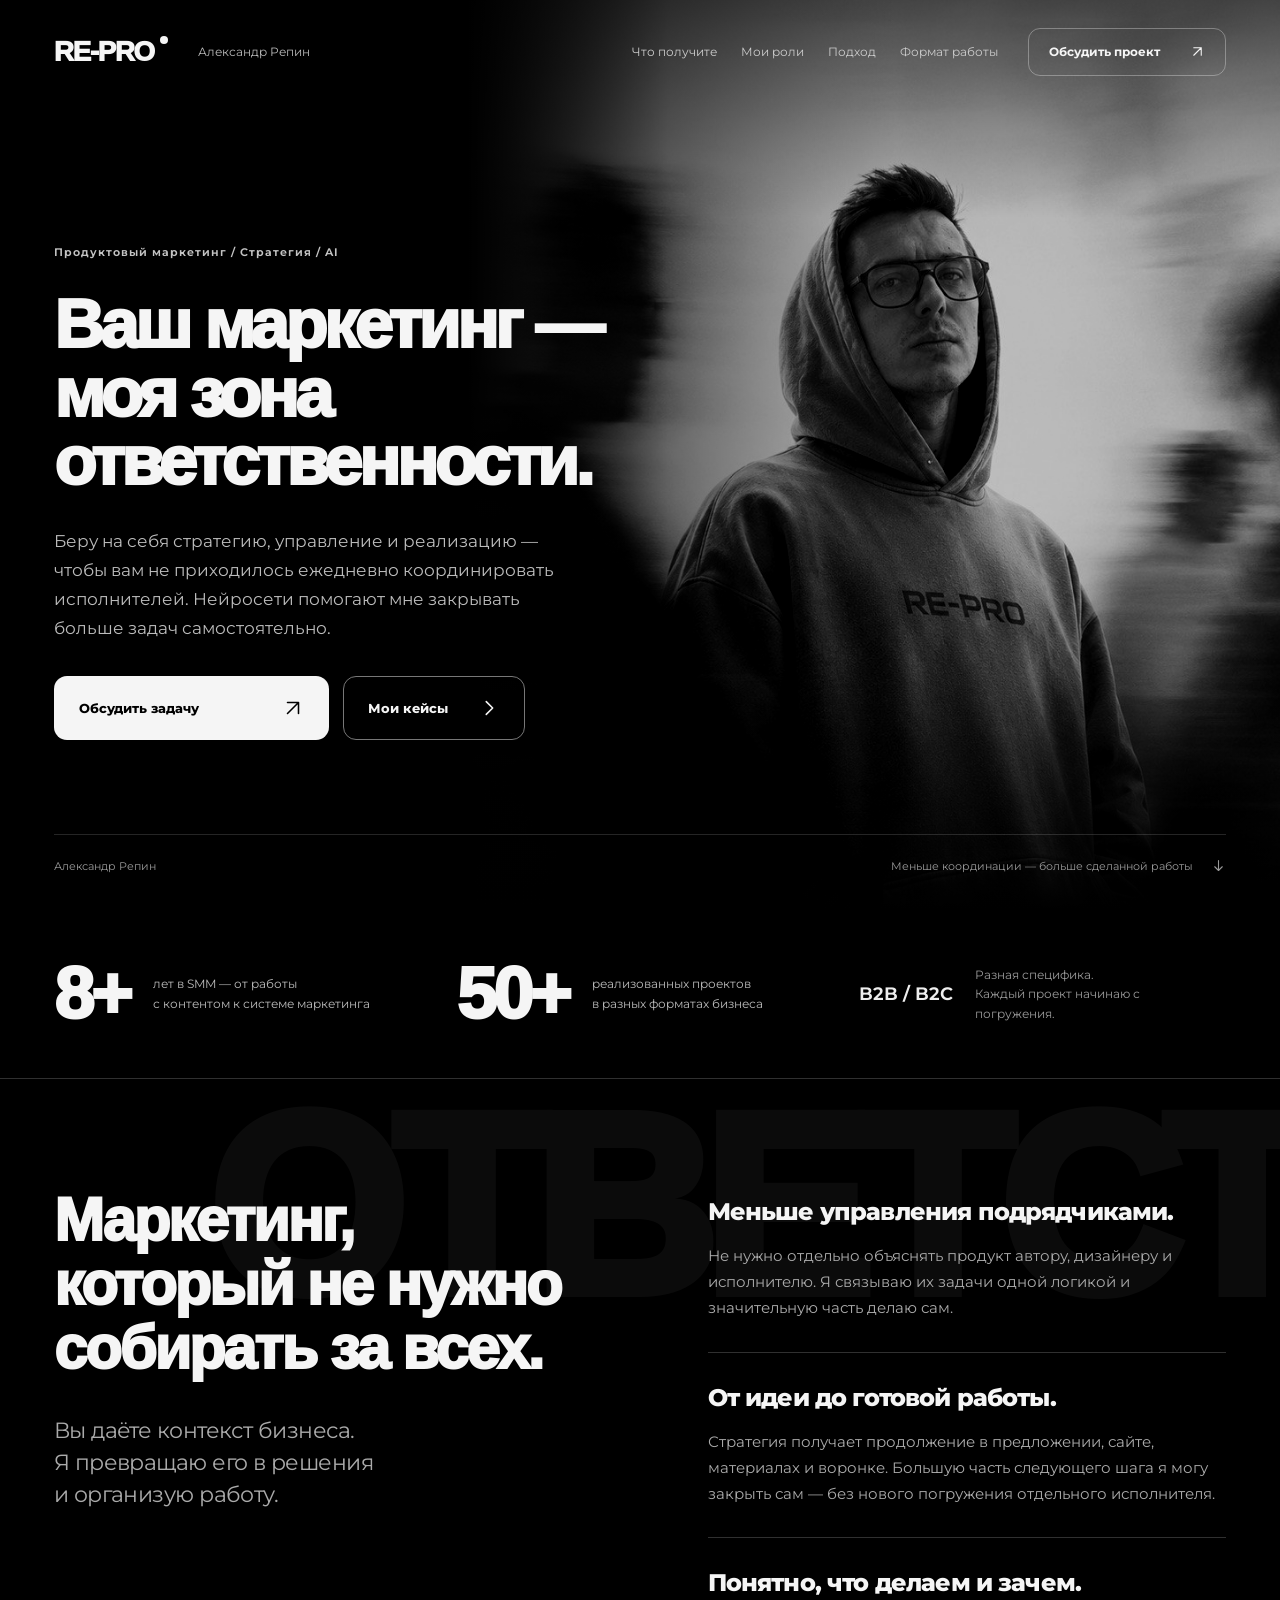
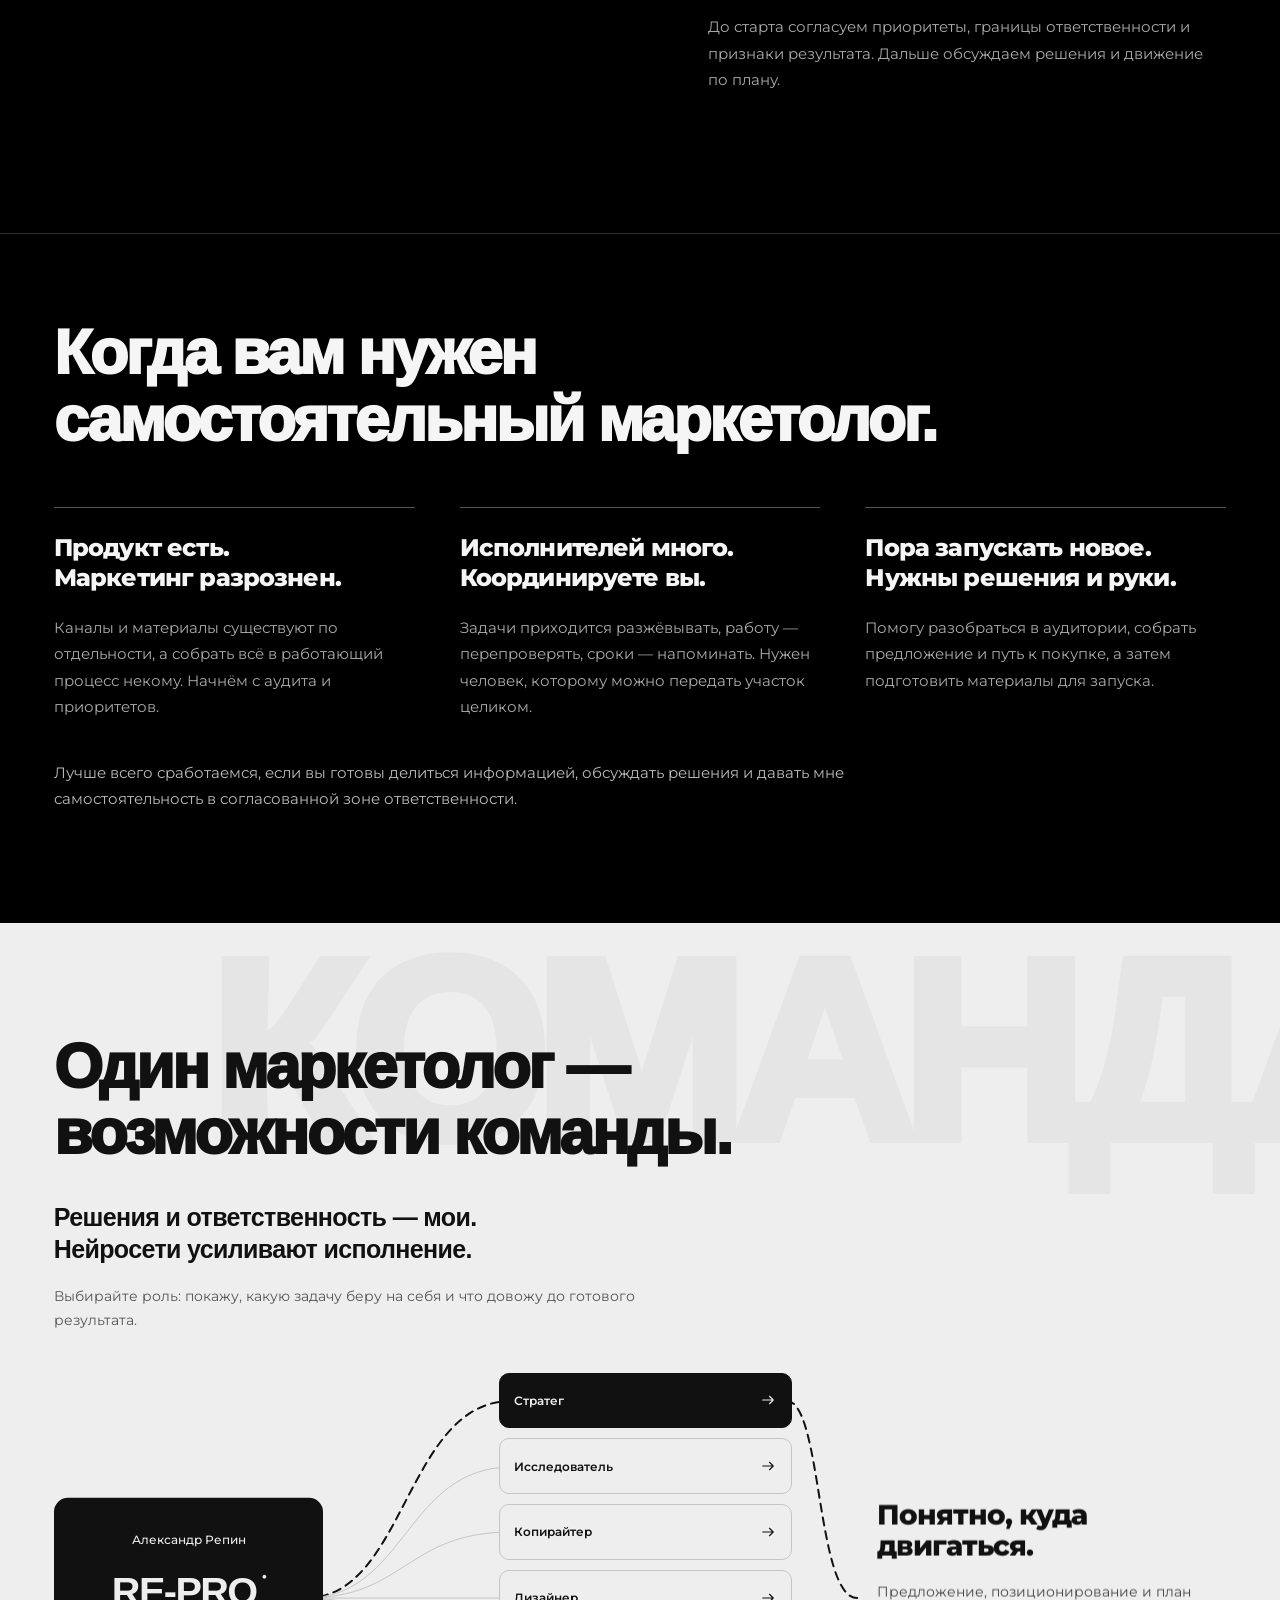
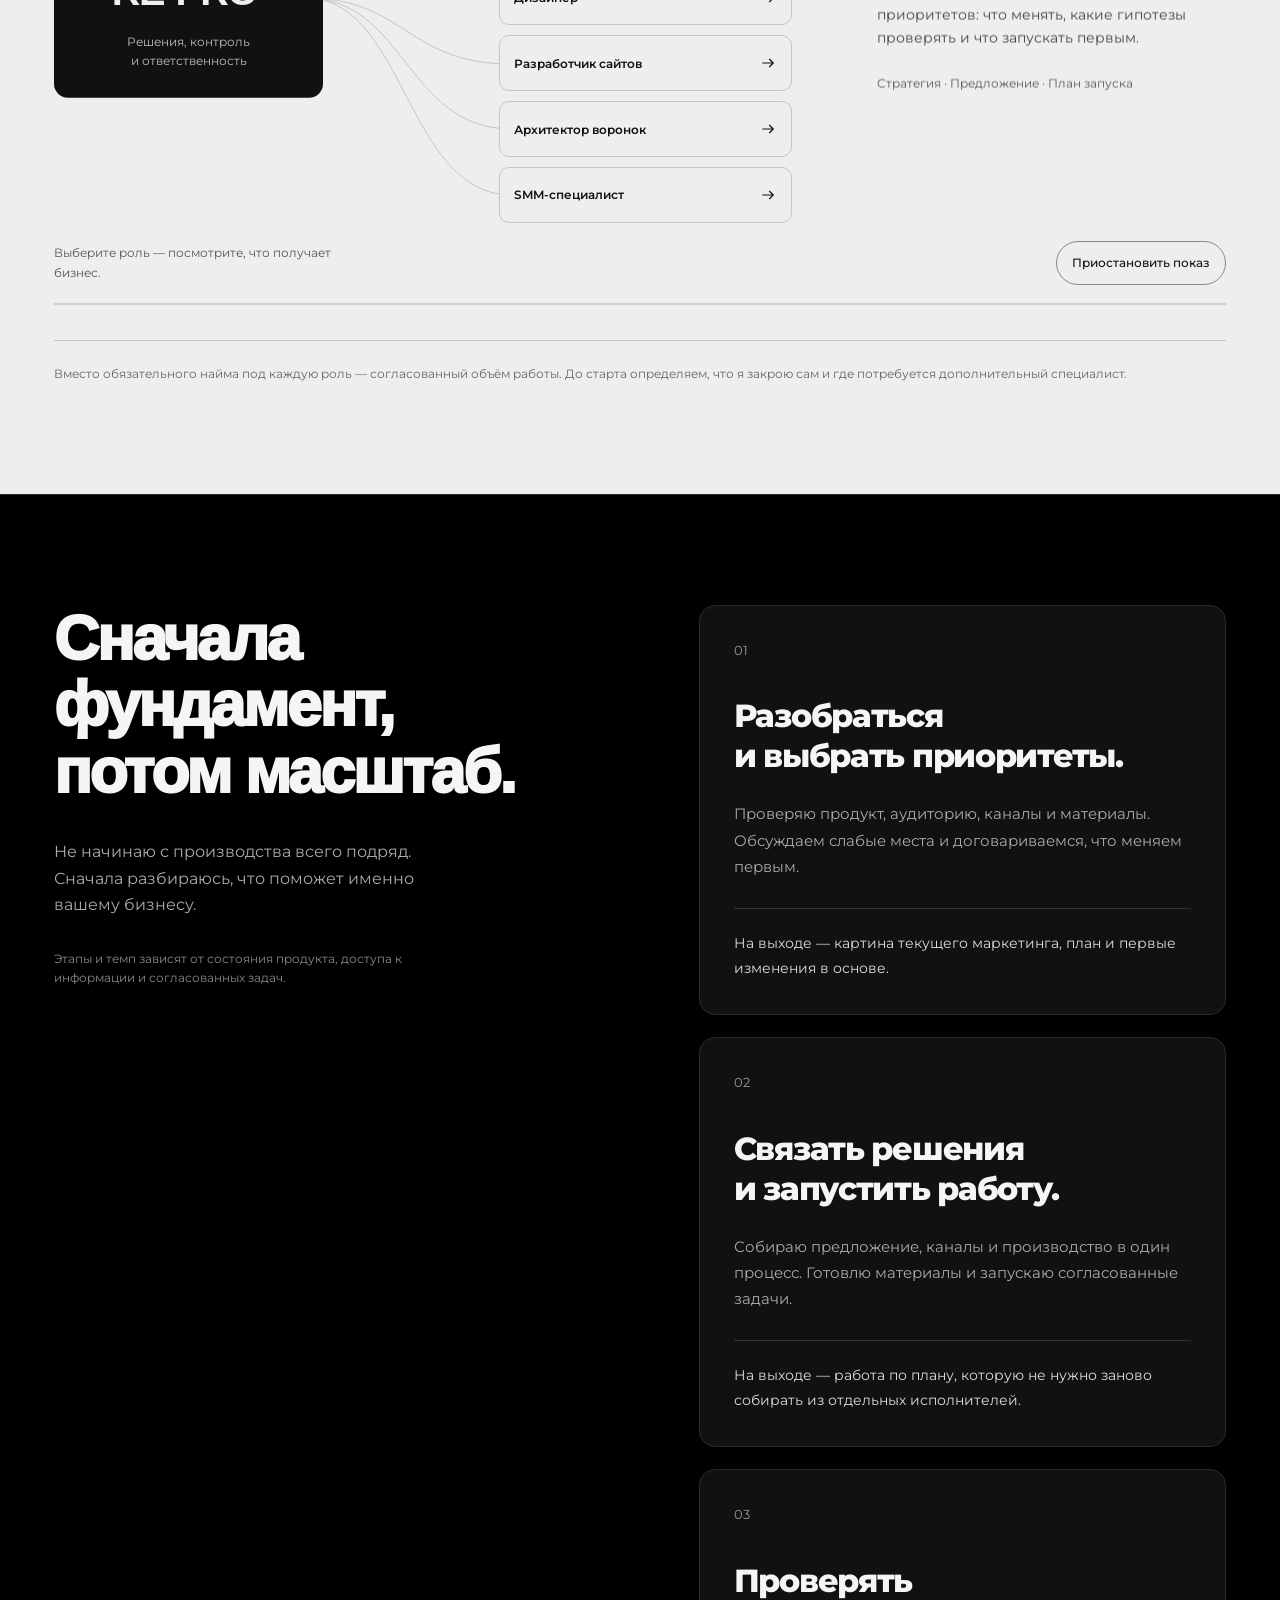
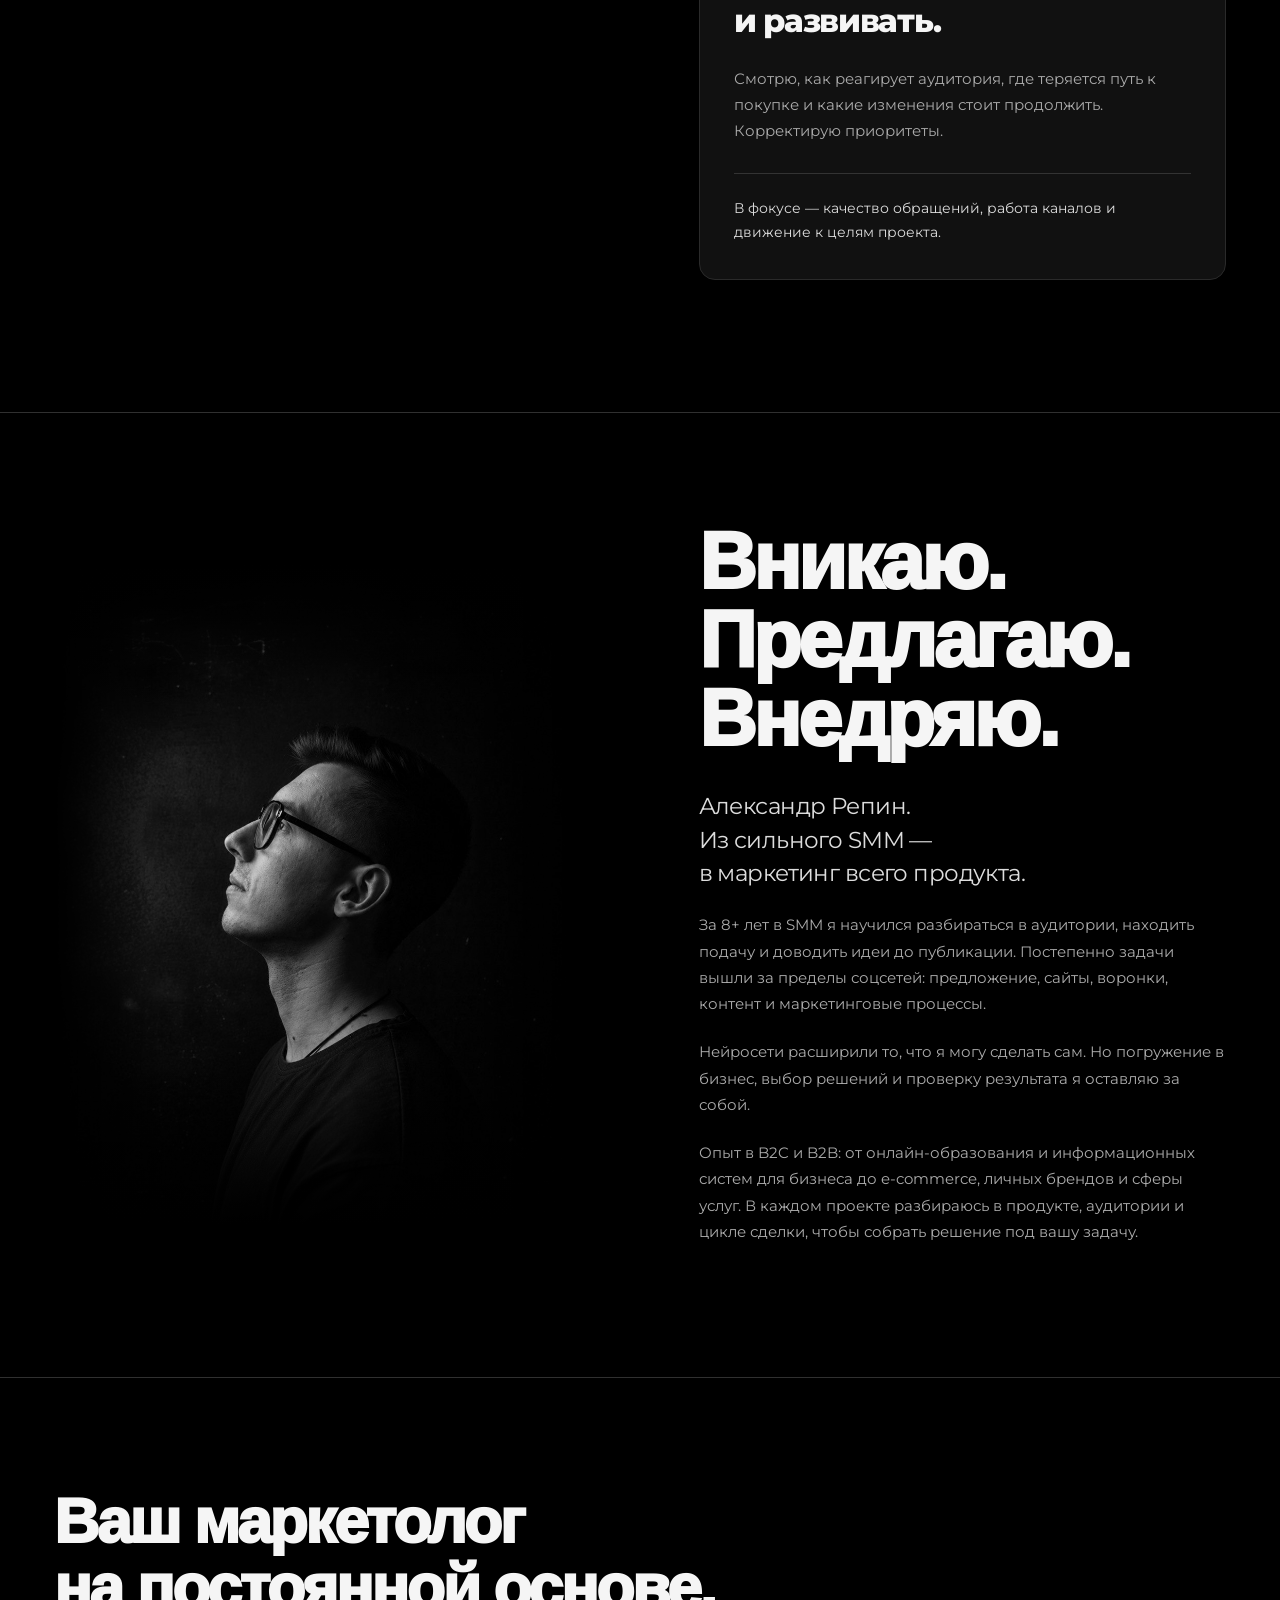
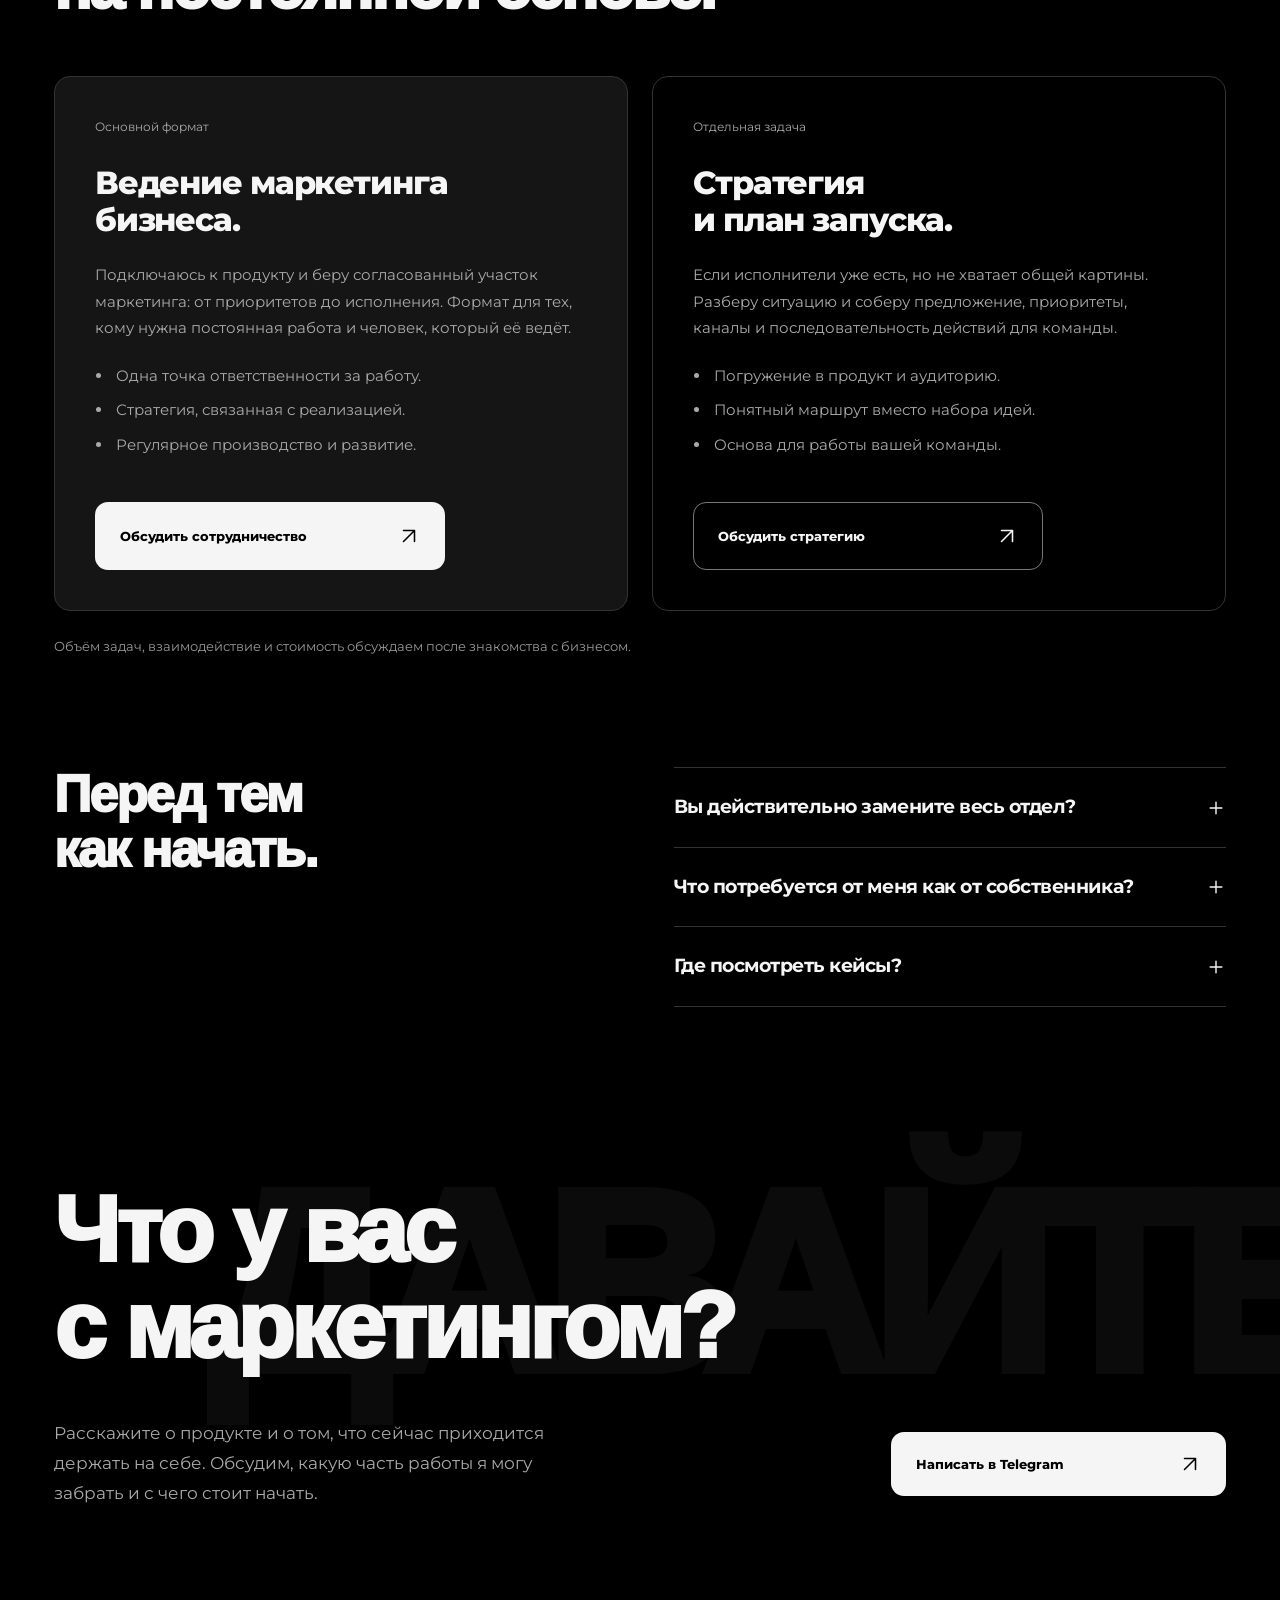
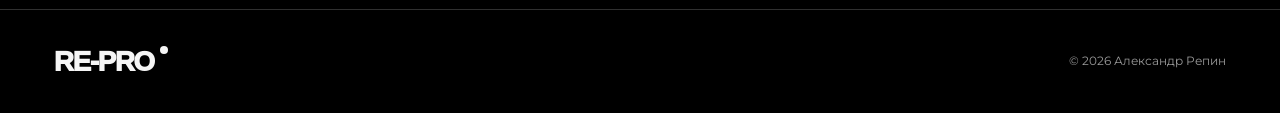
==== commit 19a7a94a: "Align wide layouts and add search metadata" ====
--- a/index.html
+++ b/index.html
@@ -3,7 +3,8 @@
 <head>
 <meta charset="utf-8"><meta name="viewport" content="width=device-width,initial-scale=1">
 <link rel="icon" type="image/svg+xml" href="assets/favicon.svg"><meta name="theme-color" content="#000000">
-<title>Александр Репин — маркетинг под одной ответственностью</title>
+<title>Александр Репин — продуктовый маркетолог и стратег</title>
+<link rel="canonical" href="https://rep-pr0.github.io/">
 <meta name="description" content="Самостоятельный маркетолог для бизнеса: стратегия, упаковка, воронки и реализация. Один ответственный за решения и работу нескольких ролей — с нейросетями.">
 <link rel="preload" href="assets/fonts/Montserrat-Variable.ttf" as="font" type="font/ttf" crossorigin>
 <link rel="stylesheet" href="site.css"><link rel="stylesheet" href="team-scene.css">
--- a/site.css
+++ b/site.css
@@ -13,4 +13,39 @@
 .skip{clip-path:inset(50%);width:1px;height:1px;overflow:hidden;white-space:nowrap}.skip:focus-visible{clip-path:none;width:auto;height:auto;top:15px}
 
 /* Experience: sector label and context sit side by side. */
-.experience .experience-context{display:grid;grid-template-columns:auto minmax(0,1fr);align-items:center;gap:22px;justify-self:stretch;min-width:0}.experience .experience-context>p{display:block;margin:0;font-size:18px;white-space:nowrap}.experience .experience-context>span{margin:0;max-width:240px}@media(max-width:600px){.experience .experience-context{gap:16px}.experience .experience-context>p{font-size:16px}.experience .experience-context>span{max-width:none}}
+.experience .experience-context{display:grid;grid-template-columns:auto minmax(0,1fr);align-items:center;gap:22px;justify-self:stretch;min-width:0}.experience .experience-context>p{display:block;margin:0;font-size:18px;white-space:nowrap}.experience .experience-context>span{margin:0;max-width:240px}@media(max-width:600px){.experience .experience-context{gap:16px}.experience .experience-context>p{font-size:16px}.experience .experience-context>span{max-width:none}}
+
+/* Keep the hero and the page sections on the same grid on wide screens. */
+@media (min-width: 1600px) {
+  :root {
+    --page-gutter: 67.2px;
+    --page-edge: calc((100% - 1600px) / 2 + var(--page-gutter));
+  }
+
+  .wrap {
+    padding-inline: var(--page-gutter);
+  }
+
+  .site-header {
+    padding-inline: var(--page-edge);
+  }
+
+  .hero {
+    min-height: clamp(900px, 100svh, 1080px);
+  }
+
+  .hero-content {
+    margin-inline: var(--page-edge);
+  }
+
+  .hero-photo {
+    width: min(100%, 1600px);
+    margin-inline: auto;
+    overflow: clip;
+    mask-image: linear-gradient(90deg, #000 94%, transparent);
+  }
+
+  .hero-bottom {
+    inset-inline: var(--page-edge);
+  }
+}
